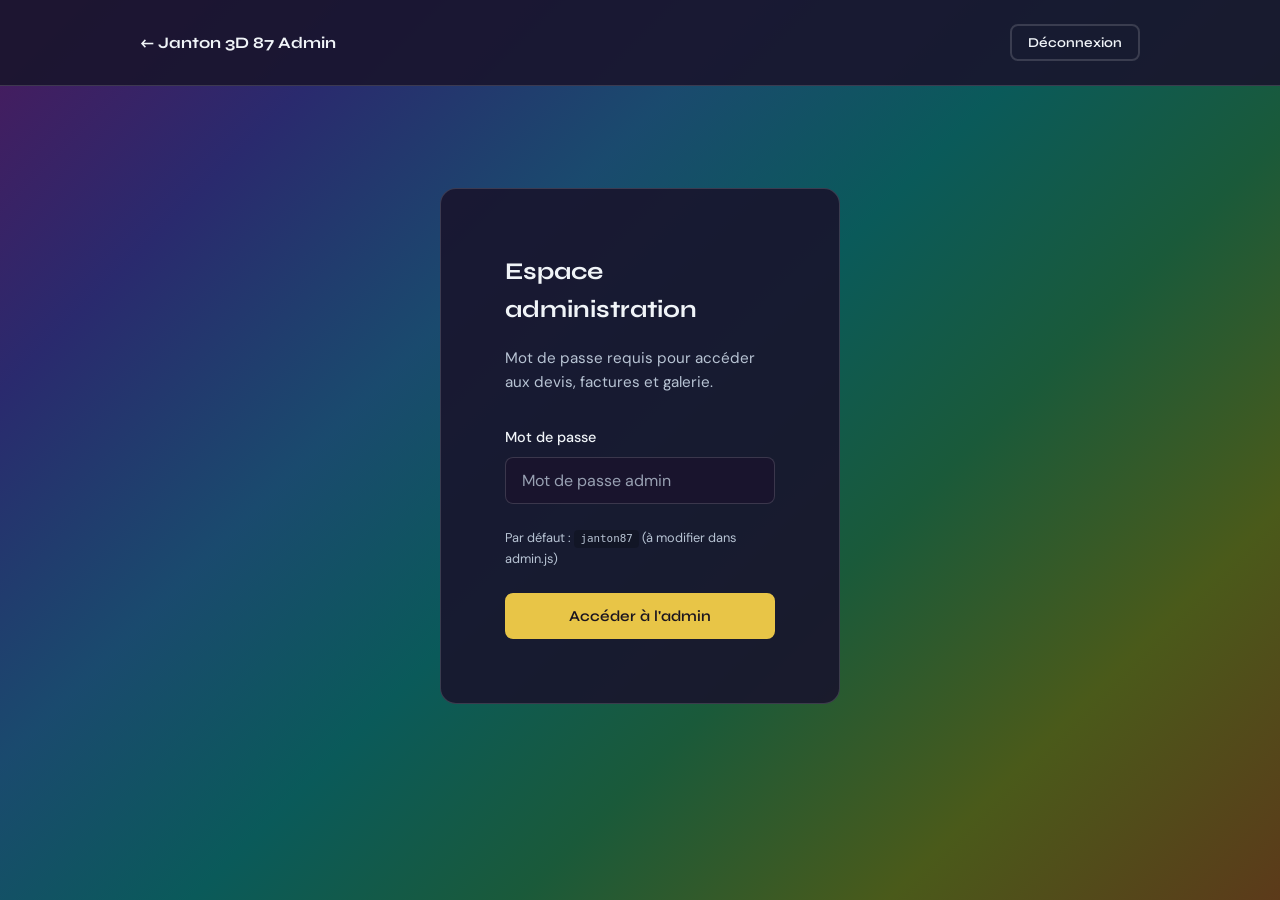
==== admin.html @ 1e406c1e "Site Janton 3D 87 - pages, admin, paiement, avis Made-with: Cursor" ====
<!DOCTYPE html>
<html lang="fr">
<head>
  <meta charset="UTF-8">
  <meta name="viewport" content="width=device-width, initial-scale=1.0">
  <title>Administration — Janton 3D 87</title>
  <link rel="icon" type="image/png" href="assets/logo.png">
  <link rel="preconnect" href="https://fonts.googleapis.com">
  <link rel="preconnect" href="https://fonts.gstatic.com" crossorigin>
  <link href="https://fonts.googleapis.com/css2?family=Syne:wght@400;600;700&family=DM+Sans:ital,opsz,wght@0,9..40,400;0,9..40,500;0,9..40,600;0,9..40,700;display=swap" rel="stylesheet">
  <link rel="stylesheet" href="styles.css">
  <link rel="stylesheet" href="admin.css">
</head>
<body class="admin-body">
  <header class="admin-header">
    <div class="admin-header-inner">
      <a href="index.html" class="admin-logo">← Janton 3D 87 Admin</a>
      <button type="button" class="btn btn-outline btn-sm" id="admin-logout">Déconnexion</button>
    </div>
  </header>

  <div id="admin-login-screen" class="admin-login">
    <div class="admin-login-box">
      <h1>Espace administration</h1>
      <p>Mot de passe requis pour accéder aux devis, factures et galerie.</p>
      <form id="login-form">
        <div class="form-group">
          <label for="admin-password">Mot de passe</label>
          <input type="password" id="admin-password" name="password" required placeholder="Mot de passe admin" autocomplete="current-password">
        </div>
        <p class="admin-login-hint">Par défaut : <code>janton87</code> (à modifier dans admin.js)</p>
        <button type="submit" class="btn btn-primary btn-full">Accéder à l'admin</button>
      </form>
    </div>
  </div>

  <main id="admin-main" class="admin-main" aria-hidden="true" hidden>
    <div class="admin-tabs">
      <button type="button" class="admin-tab is-active" data-tab="devis">Devis</button>
      <button type="button" class="admin-tab" data-tab="factures">Factures</button>
      <button type="button" class="admin-tab" data-tab="modeles">Modèles & tarifs</button>
      <button type="button" class="admin-tab" data-tab="galerie">Galerie photos</button>
      <button type="button" class="admin-tab" data-tab="avis">Avis clients</button>
    </div>

    <section id="panel-devis" class="admin-panel is-active">
      <h2>Demandes de devis</h2>
      <p class="admin-payment-notice">Les clients paient uniquement par <strong>carte bleue</strong>. Pensez à le rappeler lors de l’acceptation du devis.</p>
      <div id="devis-list" class="admin-list"></div>
    </section>

    <section id="panel-factures" class="admin-panel">
      <h2>Factures</h2>
      <p class="admin-payment-notice">Paiement par <strong>carte bleue uniquement</strong>. Ce site n’envoie pas les e-mails tout seul : après chaque facture, cliquez le bouton jaune <strong>« E-mail client »</strong> (ouvre votre messagerie) ou copiez le lien Stripe.</p>
      <p class="admin-facture-where"><strong>Où est le bouton ?</strong> Onglet <strong>Factures</strong> → créez une facture → sous chaque ligne vous avez le rectangle jaune <strong>E-mail client</strong> (il reste affiché même si la facture est marquée payée).</p>
      <div class="admin-email-preview" aria-hidden="true">
        <span class="admin-email-preview-label">Aperçu du bouton (même style sur chaque facture) :</span>
        <span class="btn btn-primary btn-sm admin-btn-email" style="display:inline-flex;padding:0.65rem 1.15rem;cursor:default;pointer-events:none;opacity:0.95;">E-mail client</span>
      </div>
      <div class="admin-actions admin-actions-top">
        <button type="button" class="btn btn-primary" id="btn-new-facture">Créer une facture (depuis un devis accepté)</button>
      </div>
      <div id="factures-list" class="admin-list"></div>
    </section>

    <section id="panel-modeles" class="admin-panel">
      <h2>Modèles & tarifs</h2>
      <p>Les modèles que vous ajoutez ici sont visibles par les clients. Ils peuvent en choisir un et demander un devis (avec votre prix affiché).</p>
      <form id="modeles-form" class="admin-form-modeles">
        <div class="form-group">
          <label for="mod-nom">Nom du modèle</label>
          <input type="text" id="mod-nom" name="name" required placeholder="Ex : Support smartphone">
        </div>
        <div class="form-group">
          <label for="mod-desc">Description</label>
          <textarea id="mod-desc" name="description" rows="2" placeholder="Courte description..."></textarea>
        </div>
        <div class="form-group">
          <label for="mod-prix">Prix (€)</label>
          <input type="number" id="mod-prix" name="price" min="0" step="0.01" placeholder="0.00">
        </div>
        <div class="form-group">
          <label for="mod-image-file">Photo (fichier)</label>
          <input type="file" id="mod-image-file" name="imageFile" accept="image/*">
        </div>
        <div class="form-group">
          <label for="mod-image">Ou URL de l’image</label>
          <input type="url" id="mod-image" name="imageUrl" placeholder="https://... (si pas de fichier)">
        </div>
        <button type="submit" class="btn btn-primary">Ajouter le modèle</button>
      </form>
      <div id="modeles-list" class="admin-list admin-modeles-grid"></div>
    </section>

    <section id="panel-galerie" class="admin-panel">
      <h2>Galerie des réalisations</h2>
      <p>Ajoutez des photos depuis votre ordinateur (ou une URL) pour que les <strong>clients</strong> les voient sur la page d’accueil.</p>
      <form id="galerie-form" class="admin-form-galerie">
        <div class="form-group">
          <label for="gal-file">Photo (fichier)</label>
          <input type="file" id="gal-file" name="file" accept="image/*" placeholder="Choisir une image">
        </div>
        <div class="form-group form-group-optional">
          <label for="gal-src">Ou URL de l’image</label>
          <input type="url" id="gal-src" name="src" placeholder="https://... (si pas de fichier)">
        </div>
        <div class="form-group">
          <label for="gal-title">Titre <span aria-hidden="true">*</span></label>
          <input type="text" id="gal-title" name="title" required placeholder="Ex : Pièce sur mesure">
        </div>
        <button type="submit" class="btn btn-primary">Ajouter la photo</button>
      </form>
      <p class="admin-form-hint">Utilisez un fichier image (JPG, PNG…) ou une URL. Les photos envoyées depuis votre ordinateur sont enregistrées localement.</p>
      <div id="galerie-list" class="admin-gallery-list"></div>
    </section>

    <section id="panel-avis" class="admin-panel">
      <h2>Avis clients</h2>
      <p class="admin-payment-notice">Les avis <strong>publiés</strong> sont visibles sur la page d’accueil (section Avis). Les <strong>demandes</strong> du formulaire arrivent par e-mail et sont aussi listées ci-dessous si le navigateur a enregistré les données localement.</p>
      <h3 class="admin-subheading">En attente de publication</h3>
      <div id="avis-pending-list" class="admin-list"></div>
      <h3 class="admin-subheading">Ajouter un avis (publication directe)</h3>
      <form id="avis-form" class="admin-form-modeles">
        <div class="form-group">
          <label for="avis-nom">Nom affiché</label>
          <input type="text" id="avis-nom" required placeholder="Ex. Jean P.">
        </div>
        <div class="form-group">
          <label for="avis-note">Note</label>
          <select id="avis-note" required>
            <option value="5">5 étoiles</option>
            <option value="4">4 étoiles</option>
            <option value="3">3 étoiles</option>
            <option value="2">2 étoiles</option>
            <option value="1">1 étoile</option>
          </select>
        </div>
        <div class="form-group">
          <label for="avis-texte">Texte de l’avis</label>
          <textarea id="avis-texte" rows="3" required placeholder="Le commentaire visible sur le site…"></textarea>
        </div>
        <button type="submit" class="btn btn-primary">Publier sur le site</button>
      </form>
      <h3 class="admin-subheading">Avis publiés</h3>
      <div id="avis-published-list" class="admin-list"></div>
    </section>
  </main>

  <!-- Modal créer facture -->
  <div id="modal-facture" class="admin-modal" aria-hidden="true" role="dialog" aria-labelledby="modal-facture-title">
    <div class="admin-modal-content">
      <h3 id="modal-facture-title">Créer une facture</h3>
      <form id="facture-form">
        <input type="hidden" id="facture-devis-id" name="devisId">
        <div class="form-group">
          <label for="facture-client">Client</label>
          <input type="text" id="facture-client" name="client" required readonly>
        </div>
        <div class="form-group">
          <label for="facture-email">Email</label>
          <input type="email" id="facture-email" name="email" required readonly>
        </div>
        <div class="form-group">
          <label for="facture-montant">Montant (€)</label>
          <input type="number" id="facture-montant" name="montant" required min="0" step="0.01" placeholder="0.00">
        </div>
        <div class="form-group">
          <label for="facture-payment-link">Lien de paiement Stripe (carte bleue)</label>
          <input type="url" id="facture-payment-link" name="paymentLink" placeholder="https://buy.stripe.com/... (créer dans Stripe → Liens de paiement)">
        </div>
        <p class="form-cb-note">Créez un lien dans <a href="https://dashboard.stripe.com/payment-links" target="_blank" rel="noopener">Stripe → Liens de paiement</a>, collez-le ici, puis envoyez-le au client pour qu’il paie en CB.</p>
        <div class="admin-modal-actions">
          <button type="button" class="btn btn-outline" id="modal-facture-cancel">Annuler</button>
          <button type="submit" class="btn btn-primary">Créer la facture</button>
        </div>
      </form>
    </div>
  </div>

  <script src="admin.js?v=3"></script>
</body>
</html>
---- styles.css ----
/* ============================================
   Janton 3D 87 - Styles
   Design géométrique, pro, cohérent avec le logo
   ============================================ */

:root {
  --color-bg: rgba(0, 0, 0, 0.2);
  --color-bg-soft: rgba(0, 0, 0, 0.15);
  --color-surface: rgba(25, 20, 45, 0.9);
  --color-surface-solid: #19142d;
  --color-on-accent: #1a1520;
  --color-text: #f0f4f8;
  --color-text-muted: #b8c4d4;
  --color-accent: #e8c547;
  --color-border: rgba(255, 255, 255, 0.15);
  --rainbow-gradient: linear-gradient(135deg,
    #4a1a5c 0%,
    #2a2a6e 18%,
    #1a4a6e 35%,
    #0a5a5a 50%,
    #1a5a3a 65%,
    #4a5a1a 82%,
    #5c3a1a 100%
  );
  --font-display: "Syne", sans-serif;
  --font-body: "DM Sans", system-ui, sans-serif;
  --space-xs: 0.5rem;
  --space-sm: 1rem;
  --space-md: 1.5rem;
  --space-lg: 2rem;
  --space-xl: 3rem;
  --space-2xl: 4rem;
  --space-3xl: 6rem;
  --radius: 8px;
  --radius-lg: 16px;
  --header-h: 72px;
  --transition: 0.25s ease;
}

*, *::before, *::after {
  box-sizing: border-box;
}

html {
  scroll-behavior: smooth;
}

body {
  margin: 0;
  font-family: var(--font-body);
  font-size: 1rem;
  line-height: 1.6;
  color: var(--color-text);
  background: var(--rainbow-gradient);
  background-attachment: fixed;
  min-height: 100vh;
  -webkit-font-smoothing: antialiased;
}

img {
  max-width: 100%;
  height: auto;
  display: block;
}

a {
  color: inherit;
  text-decoration: none;
}

ul {
  list-style: none;
  margin: 0;
  padding: 0;
}

/* Skip link */
.skip-link {
  position: absolute;
  top: -100px;
  left: var(--space-md);
  padding: var(--space-sm) var(--space-md);
  background: var(--color-accent);
  color: var(--color-on-accent);
  font-weight: 600;
  z-index: 1000;
  border-radius: var(--radius);
  transition: top var(--transition);
}
.skip-link:focus {
  top: var(--space-md);
}

/* Container */
.container {
  width: 100%;
  max-width: 1200px;
  margin: 0 auto;
  padding: 0 var(--space-lg);
}

/* Buttons */
.btn {
  display: inline-flex;
  align-items: center;
  justify-content: center;
  padding: 0.75rem 1.5rem;
  font-family: var(--font-display);
  font-weight: 600;
  font-size: 0.95rem;
  border-radius: var(--radius);
  border: 2px solid transparent;
  cursor: pointer;
  transition: background var(--transition), color var(--transition), border-color var(--transition), transform 0.15s ease;
}
.btn:hover {
  transform: translateY(-1px);
}
.btn-primary {
  background: var(--color-accent);
  color: var(--color-on-accent);
  border-color: var(--color-accent);
}
.btn-primary:hover {
  background: #f0d04d;
  border-color: #f0d04d;
  color: var(--color-on-accent);
}
.btn-outline {
  background: transparent;
  color: var(--color-text);
  border-color: var(--color-border);
}
.btn-outline:hover {
  border-color: var(--color-accent);
  color: var(--color-accent);
}
.btn-full {
  width: 100%;
}
.btn-cta {
  padding: 0.6rem 1.25rem;
  font-size: 0.9rem;
}
.btn-success {
  background: #22c55e;
  border-color: #22c55e;
}
.btn-success:hover {
  background: #16a34a;
  border-color: #16a34a;
}

/* Header */
.header {
  position: fixed;
  top: 0;
  left: 0;
  right: 0;
  z-index: 100;
  height: var(--header-h);
  background: rgba(20, 15, 35, 0.85);
  backdrop-filter: blur(12px);
  border-bottom: 1px solid transparent;
  transition: background var(--transition), border-color var(--transition);
}
.header.is-scrolled {
  background: rgba(20, 15, 35, 0.95);
  border-bottom-color: var(--color-border);
}

.header-inner {
  display: flex;
  align-items: center;
  justify-content: space-between;
  height: 100%;
  max-width: 1200px;
  margin: 0 auto;
  padding: 0 var(--space-lg);
}

.logo {
  display: flex;
  align-items: center;
  gap: var(--space-sm);
}
.logo img {
  width: 40px;
  height: 40px;
  object-fit: contain;
}
.logo-text {
  font-family: var(--font-display);
  font-weight: 700;
  font-size: 1.25rem;
  color: var(--color-text);
}
.logo-text strong {
  color: var(--color-accent);
}

.nav-list {
  display: flex;
  align-items: center;
  gap: var(--space-xl);
}
.nav-list a {
  font-weight: 500;
  color: var(--color-text-muted);
  position: relative;
}
.nav-list a::after {
  content: "";
  position: absolute;
  bottom: -4px;
  left: 0;
  width: 0;
  height: 2px;
  background: var(--color-accent);
  transition: width var(--transition);
}
.nav-list a:hover,
.nav-list a:focus-visible {
  color: var(--color-text);
}
.nav-list a:hover::after {
  width: 100%;
}

/* Menu déroulant Espace pro */
.nav-dropdown {
  position: relative;
}
.nav-dropdown-btn {
  font-family: var(--font-body);
  font-weight: 500;
  font-size: 1rem;
  color: var(--color-text-muted);
  background: none;
  border: none;
  cursor: pointer;
  padding: 0;
  display: inline-flex;
  align-items: center;
  gap: 0.25rem;
}
.nav-dropdown-btn:hover {
  color: var(--color-text);
}
.nav-dropdown-menu {
  position: absolute;
  top: 100%;
  right: 0;
  margin-top: 0.5rem;
  min-width: 220px;
  background: var(--color-surface);
  border: 1px solid var(--color-border);
  border-radius: var(--radius);
  padding: var(--space-xs);
  opacity: 0;
  visibility: hidden;
  transform: translateY(-4px);
  transition: opacity var(--transition), visibility var(--transition), transform var(--transition);
  box-shadow: 0 8px 24px rgba(0,0,0,0.4);
}
.nav-dropdown-menu.is-open {
  opacity: 1;
  visibility: visible;
  transform: translateY(0);
}
.nav-dropdown-menu a {
  display: block;
  padding: 0.6rem 0.75rem;
  font-size: 0.9rem;
  color: var(--color-text);
  border-radius: 4px;
}
.nav-dropdown-menu a:hover {
  background: rgba(232, 197, 71, 0.15);
  color: var(--color-accent);
}

.burger {
  display: none;
  flex-direction: column;
  justify-content: center;
  gap: 6px;
  width: 32px;
  height: 32px;
  padding: 0;
  background: none;
  border: none;
  cursor: pointer;
  color: var(--color-text);
  aria-label: "Menu";
}
.burger span {
  display: block;
  width: 100%;
  height: 2px;
  background: currentColor;
  border-radius: 2px;
  transition: transform var(--transition), opacity var(--transition);
}
.burger[aria-expanded="true"] span:nth-child(1) {
  transform: translateY(8px) rotate(45deg);
}
.burger[aria-expanded="true"] span:nth-child(2) {
  opacity: 0;
}
.burger[aria-expanded="true"] span:nth-child(3) {
  transform: translateY(-8px) rotate(-45deg);
}

.nav-mobile {
  display: none;
  position: fixed;
  top: var(--header-h);
  left: 0;
  right: 0;
  bottom: 0;
  background: var(--color-surface-solid);
  padding: var(--space-xl);
  flex-direction: column;
  align-items: center;
  justify-content: center;
  gap: var(--space-xl);
  opacity: 0;
  visibility: hidden;
  transition: opacity var(--transition), visibility var(--transition);
}
.nav-mobile.is-open {
  opacity: 1;
  visibility: visible;
}
.nav-mobile-list {
  text-align: center;
}
.nav-mobile-list a {
  display: block;
  padding: var(--space-sm);
  font-family: var(--font-display);
  font-size: 1.25rem;
  font-weight: 600;
  color: var(--color-text);
}

/* Hero */
.hero {
  position: relative;
  min-height: 100vh;
  display: flex;
  align-items: center;
  padding: calc(var(--header-h) + var(--space-2xl)) var(--space-lg) var(--space-2xl);
  overflow: hidden;
}

.hero-bg {
  position: absolute;
  inset: 0;
  pointer-events: none;
}
.hero-shape {
  position: absolute;
  border: 1px solid var(--color-border);
  opacity: 0.4;
}
.hero-shape-1 {
  width: 60vmin;
  height: 60vmin;
  top: 10%;
  right: -10%;
  transform: rotate(15deg);
  border-radius: 30% 70% 60% 40% / 40% 30% 70% 60%;
  animation: float 20s ease-in-out infinite;
}
.hero-shape-2 {
  width: 40vmin;
  height: 40vmin;
  bottom: 20%;
  left: -5%;
  transform: rotate(-10deg);
  border-radius: 60% 40% 30% 70% / 60% 30% 70% 40%;
  animation: float 15s ease-in-out infinite reverse;
}
.hero-shape-3 {
  width: 25vmin;
  height: 25vmin;
  top: 50%;
  left: 50%;
  transform: translate(-50%, -50%) rotate(0deg);
  border-radius: 50%;
  animation: pulse 8s ease-in-out infinite;
}

@keyframes float {
  0%, 100% { transform: rotate(15deg) translate(0, 0); }
  50% { transform: rotate(20deg) translate(2%, 2%); }
}
@keyframes pulse {
  0%, 100% { opacity: 0.2; transform: translate(-50%, -50%) scale(1); }
  50% { opacity: 0.4; transform: translate(-50%, -50%) scale(1.05); }
}

.hero-inner {
  display: grid;
  grid-template-columns: 1fr 1fr;
  gap: var(--space-3xl);
  align-items: center;
  position: relative;
  z-index: 1;
}

.hero-badge {
  display: inline-block;
  padding: var(--space-xs) var(--space-sm);
  font-size: 0.85rem;
  font-weight: 500;
  color: var(--color-accent);
  background: rgba(232, 197, 71, 0.12);
  border-radius: 100px;
  margin-bottom: var(--space-md);
}

.hero h1 {
  font-family: var(--font-display);
  font-weight: 800;
  font-size: clamp(2.5rem, 5vw, 3.75rem);
  line-height: 1.15;
  margin: 0 0 var(--space-md);
  letter-spacing: -0.02em;
}
.hero h1 strong {
  color: var(--color-accent);
}

.hero-desc {
  font-size: 1.125rem;
  color: var(--color-text-muted);
  max-width: 480px;
  margin: 0 0 var(--space-xl);
}

.hero-actions {
  display: flex;
  flex-wrap: wrap;
  gap: var(--space-md);
}

.hero-visual {
  display: flex;
  justify-content: center;
  align-items: center;
}
.hero-logo-wrap {
  width: min(280px, 80%);
  aspect-ratio: 1;
  display: flex;
  align-items: center;
  justify-content: center;
  background: var(--color-surface);
  border: 1px solid var(--color-border);
  border-radius: var(--radius-lg);
  padding: var(--space-lg);
  animation: logoFloat 6s ease-in-out infinite;
}
.hero-logo-wrap img {
  width: 100%;
  height: 100%;
  object-fit: contain;
}

@keyframes logoFloat {
  0%, 100% { transform: translateY(0); }
  50% { transform: translateY(-8px); }
}

.hero-scroll {
  position: absolute;
  bottom: var(--space-lg);
  left: 50%;
  transform: translateX(-50%);
  display: flex;
  flex-direction: column;
  align-items: center;
  gap: var(--space-xs);
  font-size: 0.75rem;
  color: var(--color-text-muted);
  text-transform: uppercase;
  letter-spacing: 0.1em;
}
.scroll-line {
  width: 1px;
  height: 40px;
  background: linear-gradient(to bottom, var(--color-border), transparent);
  animation: scrollLine 2s ease-in-out infinite;
}
@keyframes scrollLine {
  0%, 100% { opacity: 0.3; transform: scaleY(0.5); }
  50% { opacity: 1; transform: scaleY(1); }
}

/* Sections */
.section {
  padding: var(--space-3xl) 0;
}
.section-head {
  margin-bottom: var(--space-2xl);
}
.section-label {
  display: block;
  font-size: 0.85rem;
  font-weight: 600;
  text-transform: uppercase;
  letter-spacing: 0.15em;
  color: var(--color-accent);
  margin-bottom: var(--space-sm);
}
.section-title {
  font-family: var(--font-display);
  font-weight: 700;
  font-size: clamp(2rem, 4vw, 2.75rem);
  margin: 0;
  letter-spacing: -0.02em;
}
.section-title strong {
  color: var(--color-accent);
}

/* Services */
.services {
  background: var(--color-bg-soft);
}
.services-grid {
  display: grid;
  grid-template-columns: repeat(auto-fit, minmax(260px, 1fr));
  gap: var(--space-lg);
}
.service-card {
  background: var(--color-surface);
  border: 1px solid var(--color-border);
  border-radius: var(--radius-lg);
  padding: var(--space-xl);
  transition: border-color var(--transition), transform var(--transition);
}
.service-card:hover {
  border-color: var(--color-accent);
  transform: translateY(-4px);
}
.service-icon {
  width: 48px;
  height: 48px;
  color: var(--color-accent);
  margin-bottom: var(--space-md);
}
.service-icon svg {
  width: 100%;
  height: 100%;
}
.service-card h3 {
  font-family: var(--font-display);
  font-weight: 700;
  font-size: 1.25rem;
  margin: 0 0 var(--space-sm);
}
.service-card p {
  margin: 0;
  font-size: 0.95rem;
  color: var(--color-text-muted);
  line-height: 1.6;
}

/* About */
.about {
  background: var(--color-bg);
}
.about-inner {
  display: grid;
  grid-template-columns: 1fr 1fr;
  gap: var(--space-3xl);
  align-items: center;
}
.about-lead {
  font-size: 1.125rem;
  color: var(--color-text-muted);
  margin: 0 0 var(--space-lg);
}
.about-features {
  margin: 0 0 var(--space-xl);
}
.about-features li {
  position: relative;
  padding-left: 1.5rem;
  margin-bottom: var(--space-sm);
  color: var(--color-text-muted);
}
.about-features li::before {
  content: "";
  position: absolute;
  left: 0;
  top: 0.6em;
  width: 6px;
  height: 6px;
  background: var(--color-accent);
  border-radius: 50%;
}
.about-frame {
  background: var(--color-surface);
  border: 1px solid var(--color-border);
  border-radius: var(--radius-lg);
  padding: var(--space-xl);
  display: flex;
  align-items: center;
  justify-content: center;
  aspect-ratio: 1;
  max-width: 320px;
  margin: 0 auto;
}
.about-frame img {
  width: 100%;
  height: 100%;
  object-fit: contain;
}

/* Realisations & Galerie */
.realisations {
  background: var(--color-bg-soft);
}
.gallery {
  display: grid;
  grid-template-columns: repeat(auto-fill, minmax(260px, 1fr));
  gap: var(--space-lg);
  margin-bottom: var(--space-xl);
}
.gallery-item {
  border-radius: var(--radius-lg);
  overflow: hidden;
  background: var(--color-surface);
  border: 1px solid var(--color-border);
  transition: border-color var(--transition), transform var(--transition);
}
.gallery-item:hover {
  border-color: var(--color-accent);
  transform: translateY(-4px);
}
.gallery-thumb {
  width: 100%;
  padding: 0;
  border: none;
  background: none;
  cursor: pointer;
  text-align: left;
  display: block;
  color: inherit;
  font: inherit;
}
.gallery-thumb img {
  width: 100%;
  aspect-ratio: 4/3;
  object-fit: cover;
  display: block;
}
.gallery-title {
  display: block;
  padding: var(--space-sm) var(--space-md);
  font-family: var(--font-display);
  font-weight: 600;
  font-size: 0.95rem;
}
.gallery-empty {
  grid-column: 1 / -1;
  text-align: center;
  color: var(--color-text-muted);
  padding: var(--space-2xl);
}

/* Lightbox */
.lightbox {
  position: fixed;
  inset: 0;
  z-index: 200;
  background: rgba(25, 20, 45, 0.95);
  display: flex;
  align-items: center;
  justify-content: center;
  padding: var(--space-lg);
  opacity: 0;
  visibility: hidden;
  transition: opacity var(--transition), visibility var(--transition);
}
.lightbox.is-open {
  opacity: 1;
  visibility: visible;
}
.lightbox-content {
  position: relative;
  max-width: 90vw;
  max-height: 90vh;
}
.lightbox-content img {
  max-width: 100%;
  max-height: 85vh;
  object-fit: contain;
}
.lightbox-caption {
  text-align: center;
  color: var(--color-text-muted);
  margin-top: var(--space-sm);
  font-size: 0.95rem;
}
.lightbox-close {
  position: absolute;
  top: -2.5rem;
  right: 0;
  width: 40px;
  height: 40px;
  font-size: 2rem;
  line-height: 1;
  color: var(--color-text);
  background: none;
  border: none;
  cursor: pointer;
  padding: 0;
  opacity: 0.8;
}
.lightbox-close:hover {
  opacity: 1;
}

.gallery-intro {
  color: var(--color-text-muted);
  margin: 0 0 var(--space-lg);
  max-width: 560px;
}
.realisations-cta {
  text-align: center;
  color: var(--color-text-muted);
}
.realisations-cta a {
  color: var(--color-accent);
  font-weight: 600;
}
.realisations-cta a:hover {
  text-decoration: underline;
}

/* Modèles & tarifs */
.modeles {
  background: var(--color-bg);
}
.modeles-intro {
  color: var(--color-text-muted);
  margin: 0 0 var(--space-xl);
}
.models-grid {
  display: grid;
  grid-template-columns: repeat(auto-fill, minmax(280px, 1fr));
  gap: var(--space-lg);
}
.model-card {
  background: var(--color-surface);
  border: 1px solid var(--color-border);
  border-radius: var(--radius-lg);
  overflow: hidden;
  transition: border-color var(--transition), transform var(--transition);
  display: flex;
  flex-direction: column;
}
.model-card:hover {
  border-color: var(--color-accent);
  transform: translateY(-4px);
}
.model-card-image {
  width: 100%;
  aspect-ratio: 4/3;
  object-fit: cover;
  background: var(--color-surface-solid);
}
.model-card-body {
  padding: var(--space-md);
  flex: 1;
  display: flex;
  flex-direction: column;
}
.model-card h3 {
  font-family: var(--font-display);
  font-weight: 700;
  font-size: 1.125rem;
  margin: 0 0 var(--space-xs);
}
.model-card-price {
  font-size: 1.25rem;
  font-weight: 700;
  color: var(--color-accent);
  margin: 0 0 var(--space-sm);
}
.model-card p {
  font-size: 0.9rem;
  color: var(--color-text-muted);
  margin: 0 0 var(--space-md);
  flex: 1;
}
.model-card .btn {
  margin-top: auto;
}
.model-card-no-img {
  display: flex;
  align-items: center;
  justify-content: center;
  color: var(--color-text-muted);
  font-size: 0.9rem;
}
.models-empty {
  grid-column: 1 / -1;
  text-align: center;
  color: var(--color-text-muted);
  padding: var(--space-2xl);
}

/* Avis clients */
.reviews {
  background: var(--color-bg-soft);
}
.reviews-intro {
  color: var(--color-text-muted);
  margin: 0 0 var(--space-xl);
  max-width: 640px;
}
.reviews-grid {
  display: grid;
  grid-template-columns: repeat(auto-fill, minmax(280px, 1fr));
  gap: var(--space-lg);
  margin-bottom: var(--space-2xl);
}
.review-card {
  background: var(--color-surface);
  border: 1px solid var(--color-border);
  border-radius: var(--radius-lg);
  padding: var(--space-lg);
  display: flex;
  flex-direction: column;
  transition: border-color var(--transition), transform var(--transition);
}
.review-card:hover {
  border-color: var(--color-accent);
  transform: translateY(-2px);
}
.review-stars {
  color: var(--color-accent);
  font-size: 1.1rem;
  letter-spacing: 0.05em;
  margin-bottom: var(--space-sm);
}
.review-card blockquote {
  margin: 0 0 var(--space-md);
  font-size: 0.95rem;
  color: var(--color-text-muted);
  line-height: 1.65;
  flex: 1;
  font-style: italic;
}
.review-author {
  font-family: var(--font-display);
  font-weight: 600;
  font-size: 0.95rem;
  color: var(--color-text);
  margin: 0;
}
.review-date {
  font-size: 0.8rem;
  color: var(--color-text-muted);
  margin: var(--space-xs) 0 0;
}
.reviews-empty {
  grid-column: 1 / -1;
  text-align: center;
  color: var(--color-text-muted);
  padding: var(--space-xl);
}
.reviews-form-wrap {
  max-width: 560px;
  margin: 0 auto;
  background: var(--color-surface);
  border: 1px solid var(--color-border);
  border-radius: var(--radius-lg);
  padding: var(--space-xl);
}
.reviews-form-title {
  font-family: var(--font-display);
  font-size: 1.35rem;
  margin: 0 0 var(--space-sm);
}
.reviews-form-hint {
  font-size: 0.9rem;
  color: var(--color-text-muted);
  margin: 0 0 var(--space-lg);
}
.reviews-form .form-group {
  margin-bottom: var(--space-md);
}
.reviews-form .form-group label {
  display: block;
  font-weight: 500;
  font-size: 0.9rem;
  margin-bottom: var(--space-xs);
}
.reviews-form .form-group input,
.reviews-form .form-group select,
.reviews-form .form-group textarea {
  width: 100%;
  padding: 0.75rem 1rem;
  font-family: var(--font-body);
  font-size: 1rem;
  color: var(--color-text);
  background: var(--color-surface-solid);
  border: 1px solid var(--color-border);
  border-radius: var(--radius);
}
.reviews-form .form-group textarea {
  resize: vertical;
  min-height: 100px;
}
.reviews-form .form-group input:focus,
.reviews-form .form-group select:focus,
.reviews-form .form-group textarea:focus {
  outline: none;
  border-color: var(--color-accent);
}

/* Notice modèle sélectionné (au-dessus du formulaire) */
.selected-model-notice {
  background: rgba(232, 197, 71, 0.15);
  border: 1px solid var(--color-accent);
  color: var(--color-accent);
  padding: var(--space-sm) var(--space-md);
  border-radius: var(--radius);
  margin-bottom: var(--space-md);
  font-size: 0.95rem;
}
.selected-model-notice button {
  background: none;
  border: none;
  color: inherit;
  text-decoration: underline;
  cursor: pointer;
  font-size: inherit;
  margin-left: var(--space-sm);
}

/* Contact */
.contact {
  background: var(--color-bg);
}
.contact-inner {
  display: grid;
  grid-template-columns: 1fr 1fr;
  gap: var(--space-3xl);
  align-items: start;
}
.contact-info p {
  color: var(--color-text-muted);
  margin: 0 0 var(--space-xl);
  max-width: 400px;
}
.contact-payment-note {
  color: var(--color-accent) !important;
  font-size: 0.95rem;
  margin-bottom: var(--space-md) !important;
}
.form-cb-note {
  font-size: 0.85rem;
  color: var(--color-text-muted);
  margin: 0 0 var(--space-md);
}
.form-payer-link {
  margin: 0 0 var(--space-md);
}
.form-payer-link .btn {
  font-size: 0.9rem;
}
.contact-details {
  margin: 0 0 var(--space-xl);
}
.contact-details li {
  margin-bottom: var(--space-md);
}
.contact-label {
  display: block;
  font-size: 0.8rem;
  font-weight: 600;
  text-transform: uppercase;
  letter-spacing: 0.05em;
  color: var(--color-text-muted);
  margin-bottom: 2px;
}
.contact-details a {
  color: var(--color-accent);
}
.contact-details a:hover {
  text-decoration: underline;
}

.contact-form {
  background: var(--color-surface);
  border: 1px solid var(--color-border);
  border-radius: var(--radius-lg);
  padding: var(--space-xl);
}
.form-group {
  margin-bottom: var(--space-md);
}
.form-group label {
  display: block;
  font-weight: 500;
  font-size: 0.9rem;
  margin-bottom: var(--space-xs);
  color: var(--color-text);
}
.form-group input,
.form-group textarea {
  width: 100%;
  padding: 0.75rem 1rem;
  font-family: var(--font-body);
  font-size: 1rem;
  color: var(--color-text);
  background: var(--color-surface-solid);
  border: 1px solid var(--color-border);
  border-radius: var(--radius);
  transition: border-color var(--transition);
}
.form-group input::placeholder,
.form-group textarea::placeholder {
  color: var(--color-text-muted);
  opacity: 0.8;
}
.form-group input:focus,
.form-group textarea:focus {
  outline: none;
  border-color: var(--color-accent);
}
.form-group textarea {
  resize: vertical;
  min-height: 120px;
}

/* Footer */
.footer {
  background: var(--color-bg-soft);
  border-top: 1px solid var(--color-border);
  padding: var(--space-2xl) 0 var(--space-lg);
}
.footer-inner {
  display: grid;
  grid-template-columns: auto 1fr auto;
  gap: var(--space-xl);
  align-items: center;
  flex-wrap: wrap;
}
.footer-brand {
  display: flex;
  align-items: center;
  gap: var(--space-sm);
  font-family: var(--font-display);
  font-weight: 700;
  font-size: 1.125rem;
}
.footer-brand img {
  width: 48px;
  height: 48px;
  object-fit: contain;
}
.footer-brand strong {
  color: var(--color-accent);
}
.footer-nav ul {
  display: flex;
  flex-wrap: wrap;
  gap: var(--space-md);
  justify-content: center;
}
.footer-nav a {
  color: var(--color-text-muted);
  font-size: 0.9rem;
}
.footer-nav a:hover {
  color: var(--color-accent);
}
.footer-copy {
  font-size: 0.85rem;
  color: var(--color-text-muted);
  margin: 0;
}

/* Responsive */
@media (max-width: 1024px) {
  .hero-inner {
    grid-template-columns: 1fr;
    text-align: center;
  }
  .hero-desc {
    margin-left: auto;
    margin-right: auto;
  }
  .hero-actions {
    justify-content: center;
  }
  .about-inner,
  .contact-inner {
    grid-template-columns: 1fr;
  }
  .about-content {
    order: 1;
  }
  .about-visual {
    order: 0;
  }
}

@media (max-width: 768px) {
  .nav,
  .btn-cta {
    display: none;
  }
  .burger {
    display: flex;
  }
  .nav-mobile {
    display: flex;
  }
  .hero {
    min-height: auto;
    padding-top: calc(var(--header-h) + var(--space-xl));
  }
  .hero-scroll {
    display: none;
  }
  .footer-inner {
    grid-template-columns: 1fr;
    text-align: center;
  }
  .footer-nav ul {
    justify-content: center;
  }
}

@media (max-width: 480px) {
  .header-inner {
    padding: 0 var(--space-md);
  }
  .container {
    padding: 0 var(--space-md);
  }
  .hero-actions {
    flex-direction: column;
  }
  .hero-actions .btn {
    width: 100%;
  }
}
---- admin.css ----
/* Administration Janton 3D 87 */

.admin-body {
  padding-top: 0;
}

.admin-header {
  background: var(--color-surface);
  border-bottom: 1px solid var(--color-border);
  padding: var(--space-md) var(--space-lg);
}

.admin-header-inner {
  max-width: 1000px;
  margin: 0 auto;
  display: flex;
  align-items: center;
  justify-content: space-between;
}

.admin-logo {
  font-family: var(--font-display);
  font-weight: 700;
  color: var(--color-text);
}
.admin-logo:hover {
  color: var(--color-accent);
}

.btn-sm {
  padding: 0.5rem 1rem;
  font-size: 0.85rem;
}

/* Login */
.admin-login {
  min-height: 80vh;
  display: flex;
  align-items: center;
  justify-content: center;
  padding: var(--space-xl);
}

.admin-login-box {
  width: 100%;
  max-width: 400px;
  background: var(--color-surface);
  border: 1px solid var(--color-border);
  border-radius: var(--radius-lg);
  padding: var(--space-2xl);
}

.admin-login-box h1 {
  font-family: var(--font-display);
  font-size: 1.5rem;
  margin: 0 0 var(--space-sm);
}

.admin-login-box p {
  color: var(--color-text-muted);
  font-size: 0.95rem;
  margin: 0 0 var(--space-lg);
}

.admin-login-hint {
  font-size: 0.8rem !important;
  margin-bottom: var(--space-md) !important;
}

.admin-login-hint code {
  background: var(--color-bg);
  padding: 0.15rem 0.4rem;
  border-radius: 4px;
  font-size: 0.85em;
}

/* Main */
.admin-main {
  max-width: 1000px;
  margin: 0 auto;
  padding: var(--space-xl) var(--space-lg);
}

.admin-tabs {
  display: flex;
  gap: var(--space-xs);
  margin-bottom: var(--space-xl);
  border-bottom: 1px solid var(--color-border);
  padding-bottom: 0;
}

.admin-tab {
  padding: var(--space-sm) var(--space-md);
  font-family: var(--font-display);
  font-weight: 600;
  font-size: 0.95rem;
  color: var(--color-text-muted);
  background: none;
  border: none;
  border-bottom: 3px solid transparent;
  margin-bottom: -1px;
  cursor: pointer;
  transition: color var(--transition), border-color var(--transition);
}

.admin-tab:hover {
  color: var(--color-text);
}

.admin-tab.is-active {
  color: var(--color-accent);
  border-bottom-color: var(--color-accent);
}

.admin-panel {
  display: none;
}

.admin-panel.is-active {
  display: block;
}

.admin-panel h2 {
  font-family: var(--font-display);
  font-size: 1.5rem;
  margin: 0 0 var(--space-md);
}

.admin-subheading {
  font-family: var(--font-display);
  font-size: 1.1rem;
  margin: var(--space-xl) 0 var(--space-md);
  color: var(--color-text);
}

.admin-payment-notice {
  background: rgba(232, 197, 71, 0.12);
  color: var(--color-accent);
  padding: var(--space-sm) var(--space-md);
  border-radius: var(--radius);
  margin-bottom: var(--space-lg);
  font-size: 0.9rem;
}

.admin-facture-where {
  background: rgba(59, 130, 246, 0.15);
  border: 1px solid rgba(59, 130, 246, 0.45);
  color: var(--color-text);
  padding: var(--space-md);
  border-radius: var(--radius);
  margin: 0 0 var(--space-lg);
  font-size: 0.95rem;
  line-height: 1.5;
}

.admin-actions-top {
  margin-bottom: var(--space-xl);
}

.admin-email-preview {
  display: flex;
  flex-wrap: wrap;
  align-items: center;
  gap: var(--space-sm);
  margin-bottom: var(--space-lg);
  padding: var(--space-md);
  background: rgba(255, 255, 255, 0.06);
  border: 1px dashed var(--color-border);
  border-radius: var(--radius);
}

.admin-email-preview-label {
  font-size: 0.9rem;
  color: var(--color-text-muted);
}

.admin-list {
  display: flex;
  flex-direction: column;
  gap: var(--space-md);
}

.admin-card {
  background: var(--color-surface);
  border: 1px solid var(--color-border);
  border-radius: var(--radius-lg);
  padding: var(--space-lg);
}

.admin-card-header {
  display: flex;
  flex-wrap: wrap;
  align-items: flex-start;
  justify-content: space-between;
  gap: var(--space-md);
  margin-bottom: var(--space-sm);
}

.admin-card-title {
  font-weight: 600;
  margin: 0;
  font-size: 1rem;
}

.admin-card-meta {
  font-size: 0.85rem;
  color: var(--color-text-muted);
  margin: 0 0 var(--space-sm);
}

.admin-card-actions {
  display: flex;
  flex-wrap: wrap;
  gap: var(--space-sm);
  margin-top: var(--space-md);
}

/* Lien / bouton e-mail facture : très visible */
.admin-btn-email {
  display: inline-flex !important;
  align-items: center;
  justify-content: center;
  text-decoration: none !important;
  font-weight: 700 !important;
  box-shadow: 0 2px 12px rgba(232, 197, 71, 0.35);
  border: 2px solid rgba(232, 197, 71, 0.9);
}

.admin-card-actions .btn-primary {
  font-weight: 600;
  min-width: min(100%, 220px);
}

.admin-badge {
  display: inline-block;
  padding: 0.2rem 0.5rem;
  font-size: 0.75rem;
  font-weight: 600;
  text-transform: uppercase;
  border-radius: 4px;
}

.admin-badge.en_attente {
  background: rgba(234, 179, 8, 0.2);
  color: #eab308;
}

.admin-badge.accepte {
  background: rgba(34, 197, 94, 0.2);
  color: #22c55e;
}

.admin-badge.refuse {
  background: rgba(239, 68, 68, 0.2);
  color: #ef4444;
}

.admin-badge.envoyee {
  background: rgba(59, 130, 246, 0.2);
  color: #3b82f6;
}

.admin-badge.payee {
  background: rgba(34, 197, 94, 0.2);
  color: #22c55e;
}

.btn-danger {
  background: #dc2626;
  border-color: #dc2626;
  color: #fff;
}

.btn-danger:hover {
  background: #b91c1c;
  border-color: #b91c1c;
  color: #fff;
}

.btn-success-sm {
  padding: 0.4rem 0.75rem;
  font-size: 0.85rem;
  background: #22c55e;
  border-color: #22c55e;
  color: #fff;
}

.btn-success-sm:hover {
  background: #16a34a;
  border-color: #16a34a;
  color: #fff;
}

.admin-actions {
  margin-top: var(--space-xl);
}

.admin-form-inline {
  display: grid;
  grid-template-columns: 1fr 1fr auto;
  gap: var(--space-md);
  align-items: end;
  margin-bottom: var(--space-xl);
}

.admin-form-galerie {
  display: grid;
  grid-template-columns: 1fr 1fr 1fr auto;
  gap: var(--space-md);
  align-items: end;
  margin-bottom: var(--space-xs);
}
.admin-form-galerie .form-group { margin-bottom: 0; }
.admin-form-hint {
  font-size: 0.85rem;
  color: var(--color-text-muted);
  margin: 0 0 var(--space-lg);
}
@media (max-width: 768px) {
  .admin-form-galerie {
    grid-template-columns: 1fr;
  }
}

@media (max-width: 640px) {
  .admin-form-inline {
    grid-template-columns: 1fr;
  }
}

.admin-form-modeles {
  display: grid;
  grid-template-columns: 1fr 1fr 100px 1fr auto;
  gap: var(--space-md);
  align-items: end;
  margin-bottom: var(--space-xl);
}
.admin-form-modeles .form-group { margin-bottom: 0; }
.admin-form-modeles textarea { resize: vertical; min-height: 2.5em; }
@media (max-width: 900px) {
  .admin-form-modeles { grid-template-columns: 1fr 1fr auto; }
  .admin-form-modeles .form-group:nth-child(4) { grid-column: 1 / -1; }
}
@media (max-width: 640px) {
  .admin-form-modeles { grid-template-columns: 1fr; }
}
.admin-modeles-grid {
  display: grid;
  grid-template-columns: repeat(auto-fill, minmax(220px, 1fr));
  gap: var(--space-md);
}
.admin-model-card {
  background: var(--color-surface);
  border: 1px solid var(--color-border);
  border-radius: var(--radius);
  overflow: hidden;
}
.admin-model-card img {
  width: 100%;
  aspect-ratio: 4/3;
  object-fit: cover;
}
.admin-model-card .admin-card-actions { padding: var(--space-sm); margin: 0; }
.admin-model-card .admin-card-title { padding: var(--space-sm) var(--space-sm) 0; margin: 0; font-size: 0.95rem; }
.admin-model-card .admin-card-meta { padding: 0 var(--space-sm) var(--space-sm); margin: 0; }

.admin-gallery-list {
  display: grid;
  grid-template-columns: repeat(auto-fill, minmax(180px, 1fr));
  gap: var(--space-md);
}

.admin-gallery-item {
  background: var(--color-surface);
  border: 1px solid var(--color-border);
  border-radius: var(--radius);
  overflow: hidden;
}

.admin-gallery-item img {
  width: 100%;
  aspect-ratio: 4/3;
  object-fit: cover;
  display: block;
}

.admin-gallery-item p {
  padding: var(--space-sm);
  font-size: 0.9rem;
  margin: 0;
}

.admin-gallery-item .admin-card-actions {
  padding: 0 var(--space-sm) var(--space-sm);
  margin-top: 0;
}

/* Modal */
.admin-modal {
  position: fixed;
  inset: 0;
  z-index: 300;
  background: rgba(0, 0, 0, 0.7);
  display: flex;
  align-items: center;
  justify-content: center;
  padding: var(--space-lg);
  opacity: 0;
  visibility: hidden;
  transition: opacity 0.2s, visibility 0.2s;
}

.admin-modal.is-open {
  opacity: 1;
  visibility: visible;
}

.admin-modal-content {
  background: var(--color-surface);
  border: 1px solid var(--color-border);
  border-radius: var(--radius-lg);
  padding: var(--space-xl);
  width: 100%;
  max-width: 420px;
}

.admin-modal-content h3 {
  font-family: var(--font-display);
  font-size: 1.25rem;
  margin: 0 0 var(--space-lg);
}

.admin-modal-actions {
  display: flex;
  gap: var(--space-md);
  margin-top: var(--space-lg);
}

.admin-empty {
  text-align: center;
  color: var(--color-text-muted);
  padding: var(--space-2xl);
}
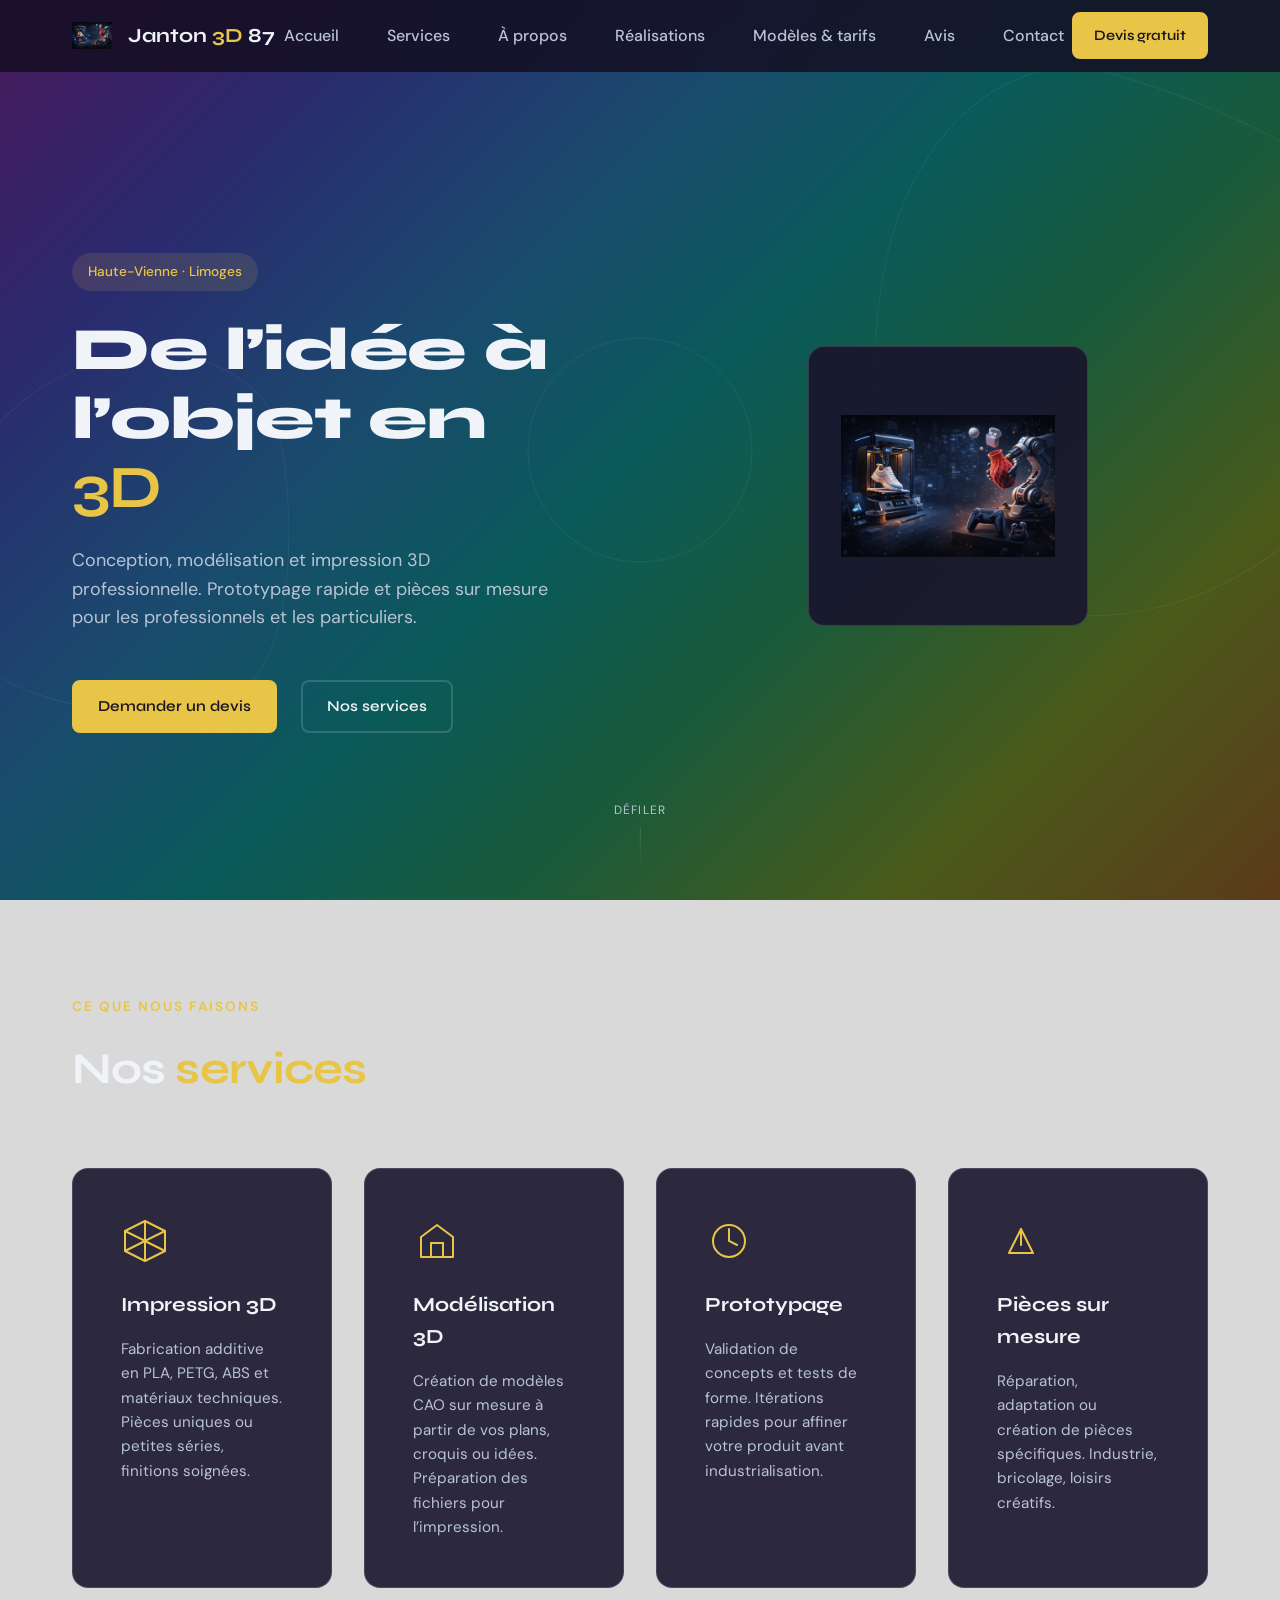
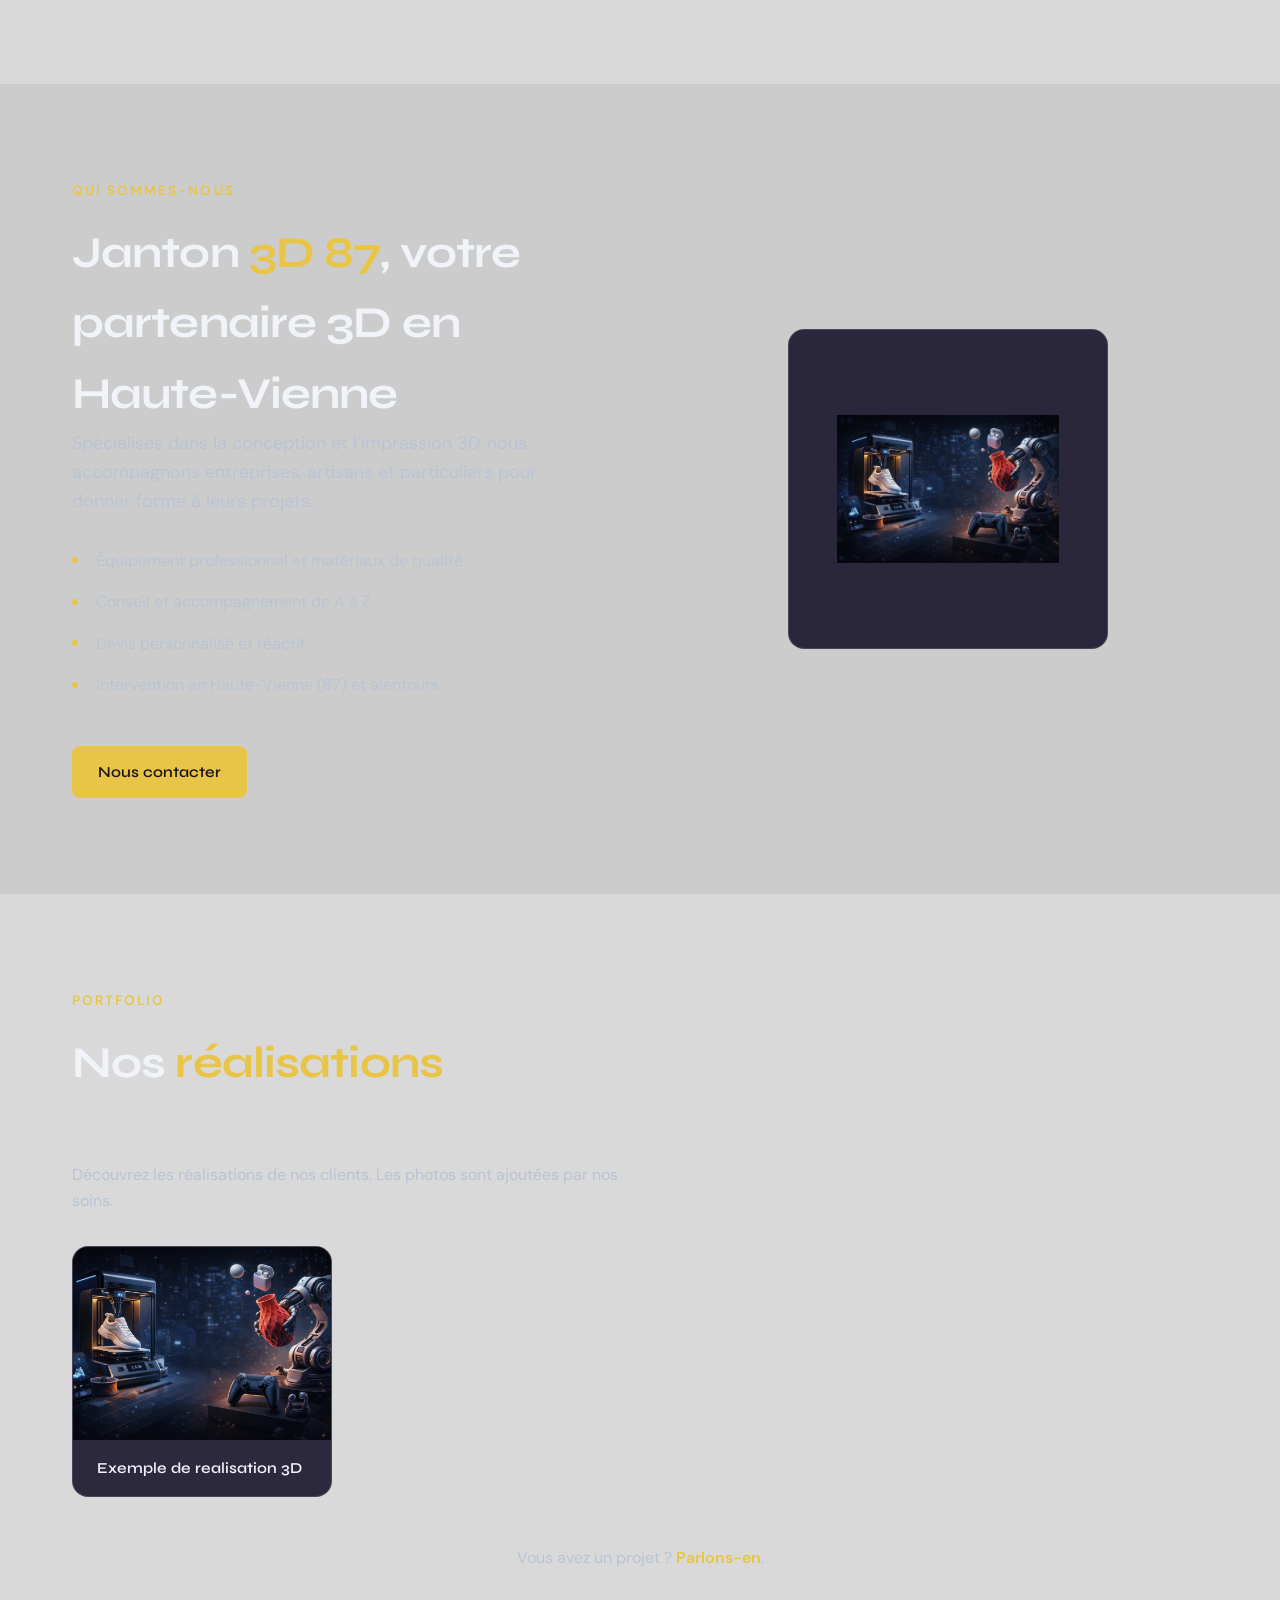
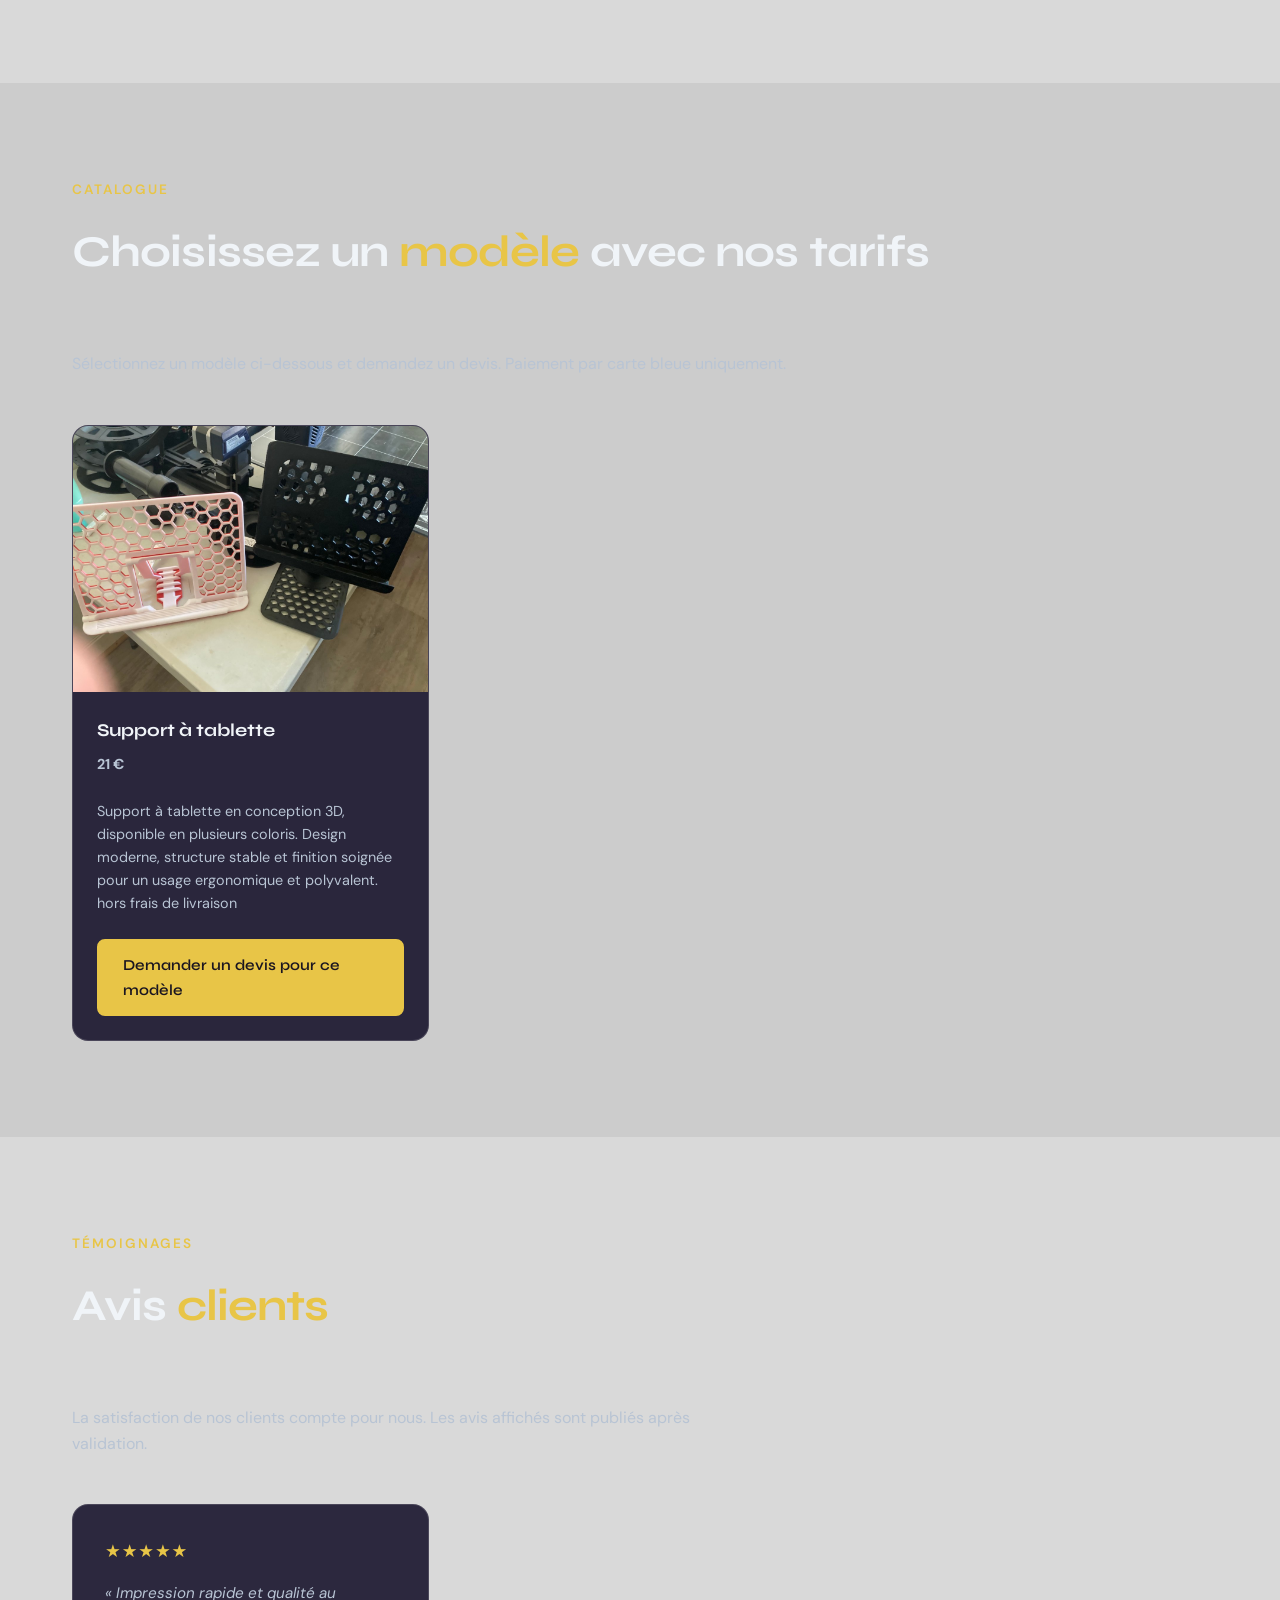
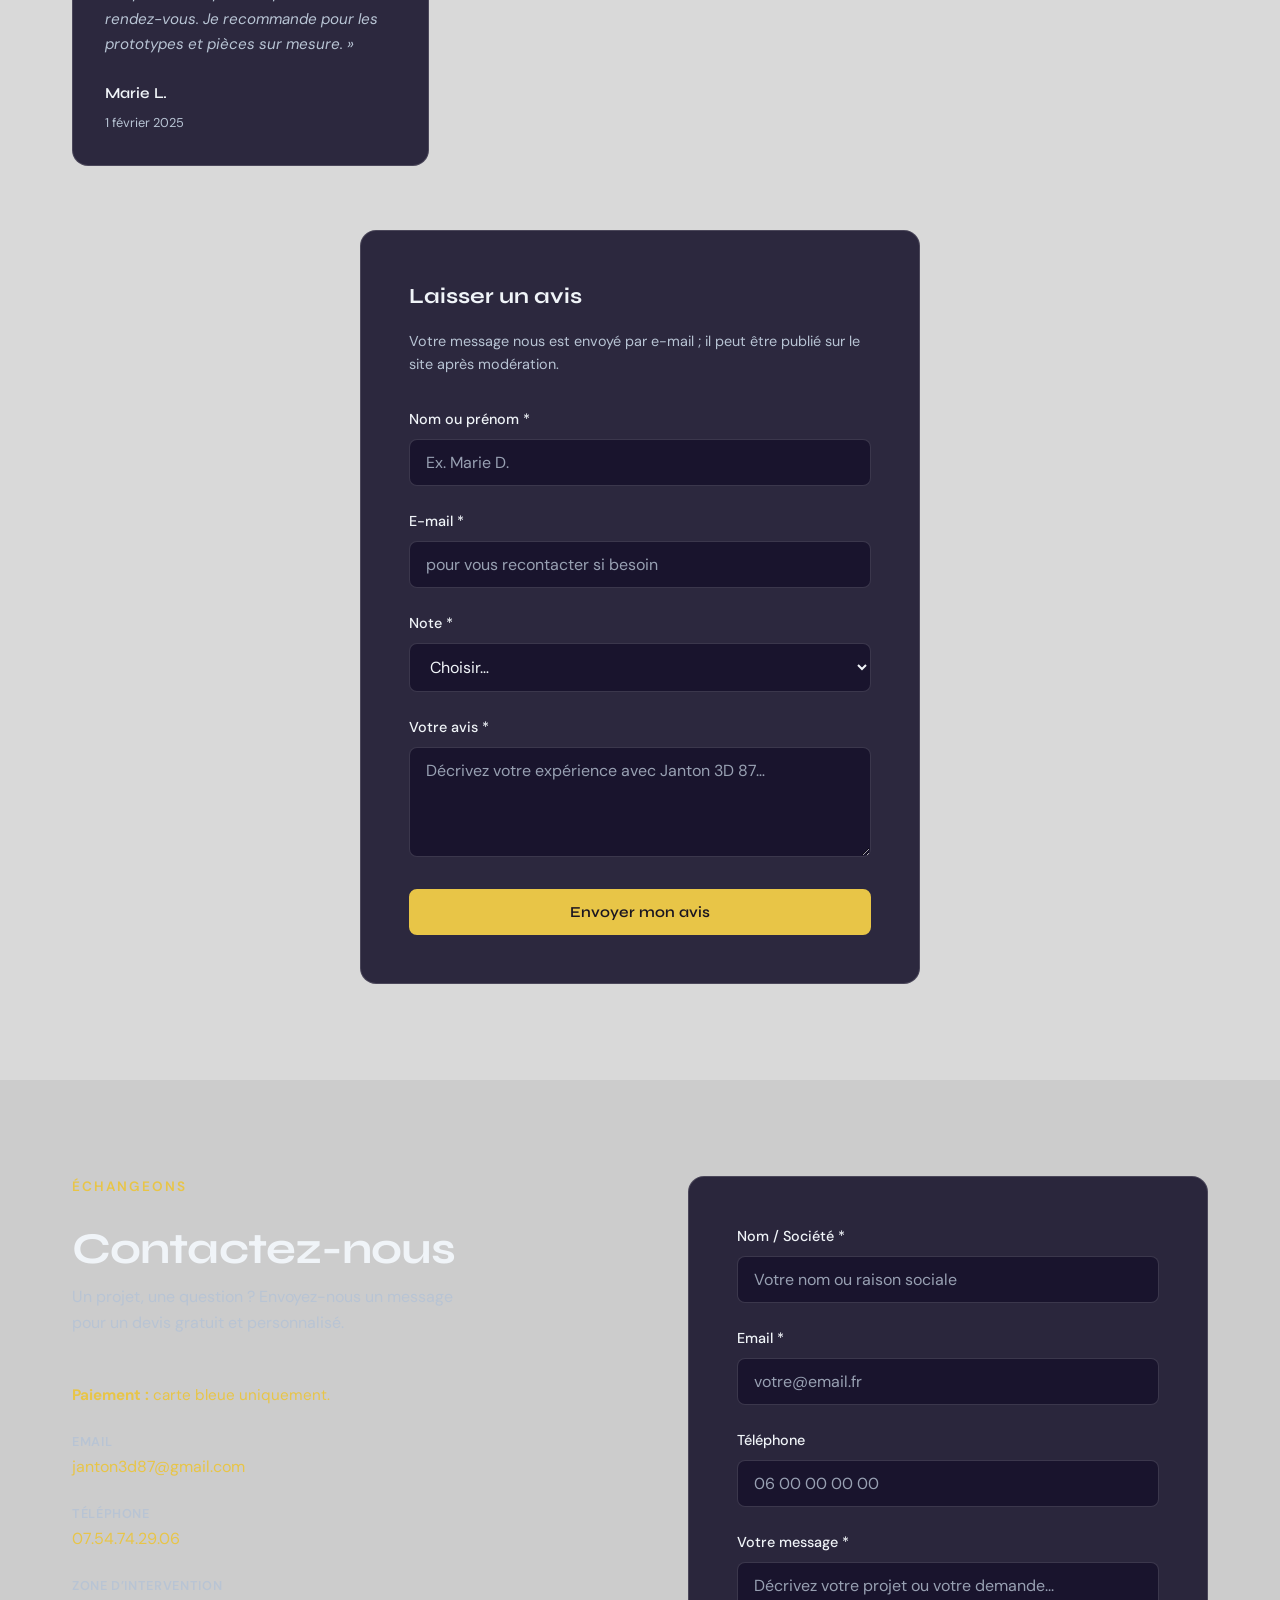
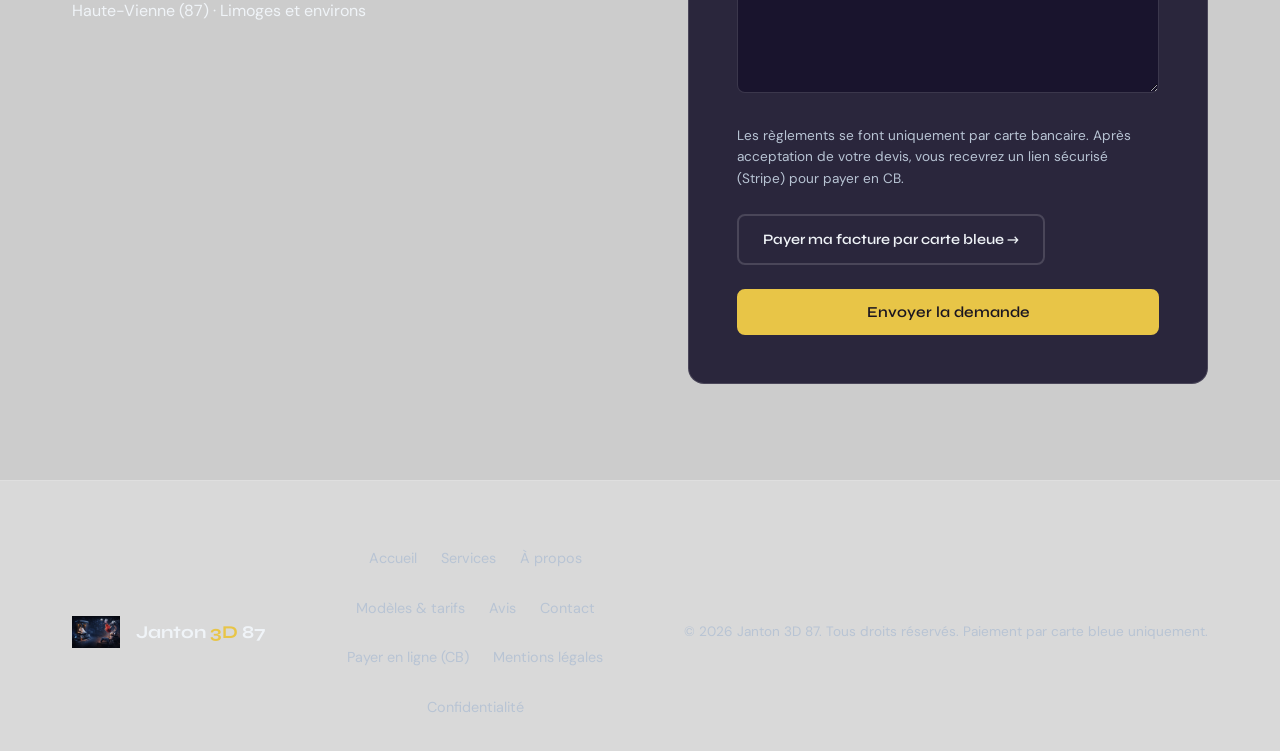
==== commit 4e1fb64f: "Masquer l'accès admin public et retirer le mot de passe visible. Supprime les liens admin du site pu" ====
--- a/admin.html
+++ b/admin.html
@@ -28,7 +28,6 @@
           <label for="admin-password">Mot de passe</label>
           <input type="password" id="admin-password" name="password" required placeholder="Mot de passe admin" autocomplete="current-password">
         </div>
-        <p class="admin-login-hint">Par défaut : <code>janton87</code> (à modifier dans admin.js)</p>
         <button type="submit" class="btn btn-primary btn-full">Accéder à l'admin</button>
       </form>
     </div>
@@ -65,7 +64,11 @@
 
     <section id="panel-modeles" class="admin-panel">
       <h2>Modèles & tarifs</h2>
-      <p>Les modèles que vous ajoutez ici sont visibles par les clients. Ils peuvent en choisir un et demander un devis (avec votre prix affiché).</p>
+      <p>Les modèles que vous ajoutez ici servent à préparer le catalogue. <strong>Sur le site public (et GitHub)</strong>, c’est le fichier <code>models.json</code> à la racine du projet qui est affiché en priorité.</p>
+      <p class="admin-form-hint">Après avoir ajouté ou modifié vos modèles : cliquez sur <strong>Télécharger models.json</strong>, puis remplacez le fichier <code>models.json</code> dans votre dossier du site et renvoyez-le sur GitHub (ou enregistrez-le en local).</p>
+      <div class="admin-actions" style="margin-bottom: var(--space-md);">
+        <button type="button" class="btn btn-outline" id="btn-export-models-json">Télécharger models.json (catalogue pour le site)</button>
+      </div>
       <form id="modeles-form" class="admin-form-modeles">
         <div class="form-group">
           <label for="mod-nom">Nom du modèle</label>
@@ -177,6 +180,6 @@
     </div>
   </div>
 
-  <script src="admin.js?v=3"></script>
+  <script src="admin.js?v=4"></script>
 </body>
 </html>
--- a/admin.css
+++ b/admin.css
@@ -441,3 +441,4 @@
   color: var(--color-text-muted);
   padding: var(--space-2xl);
 }
+
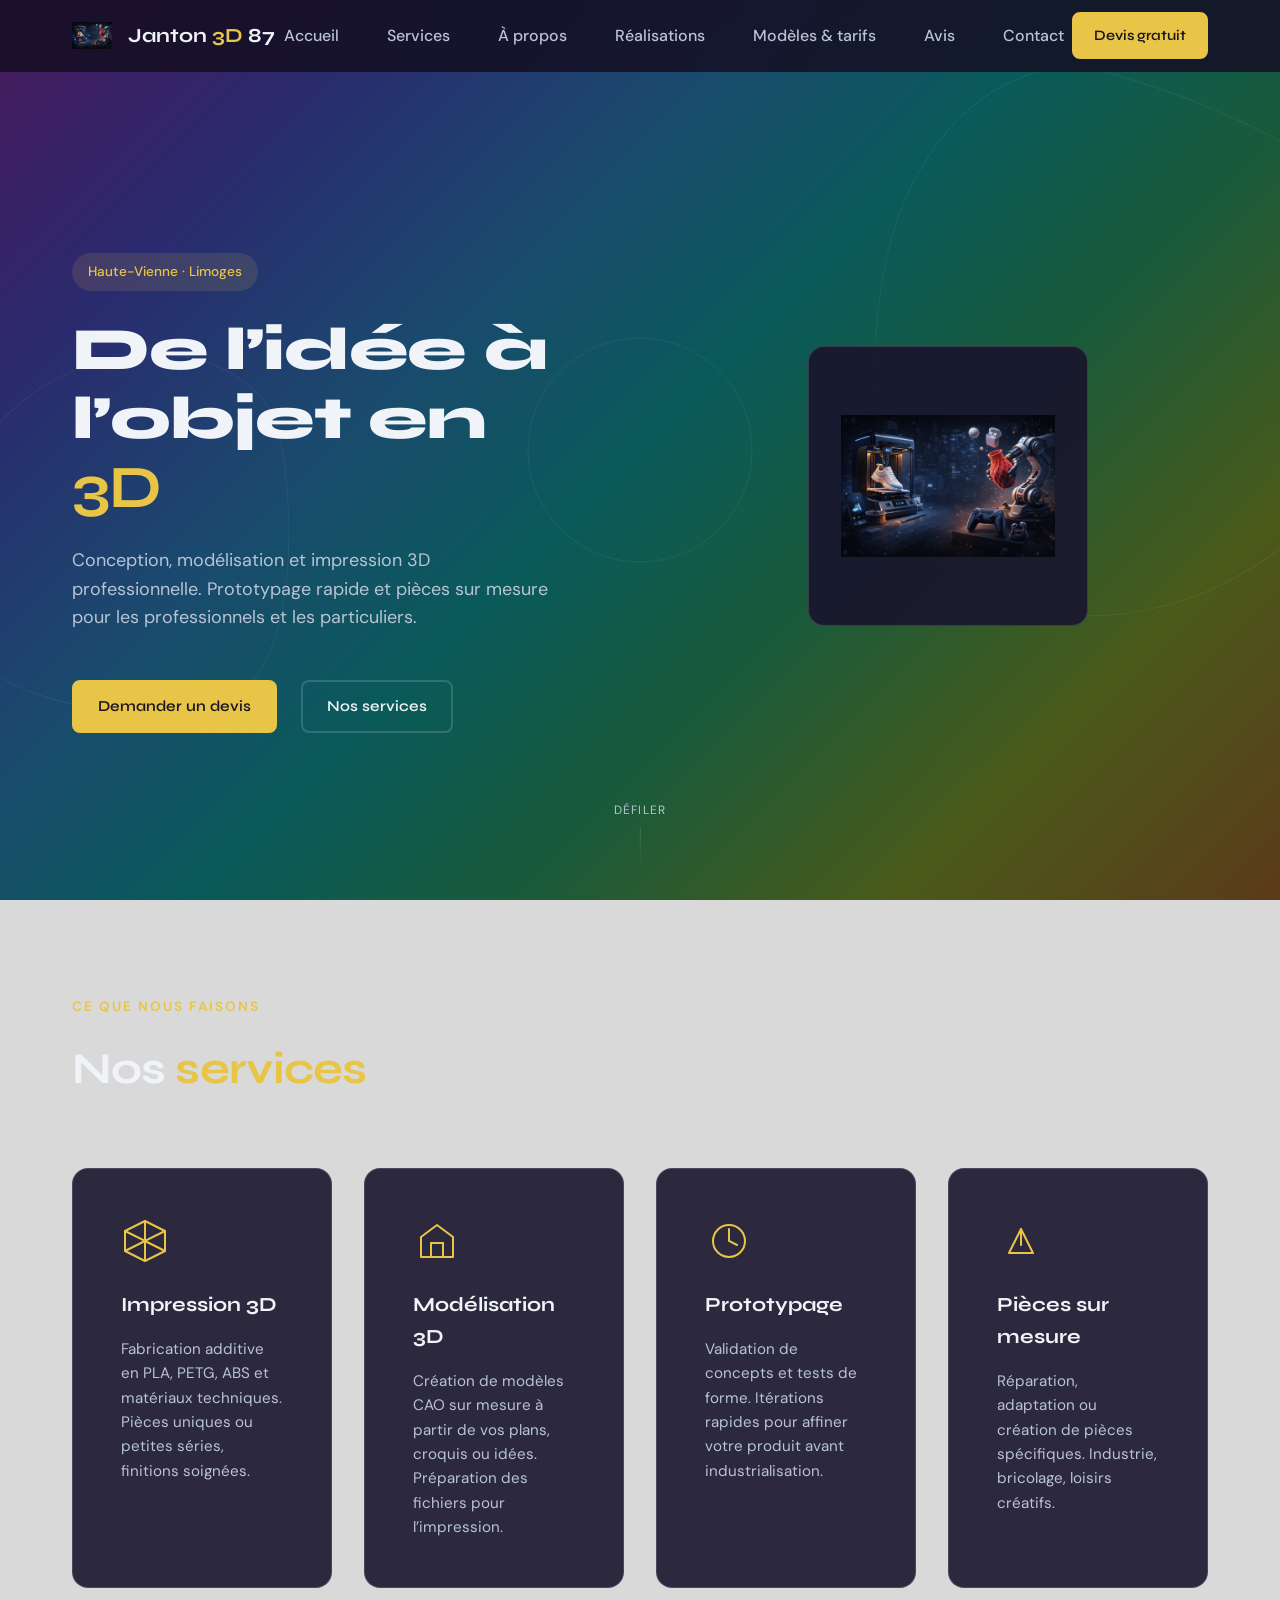
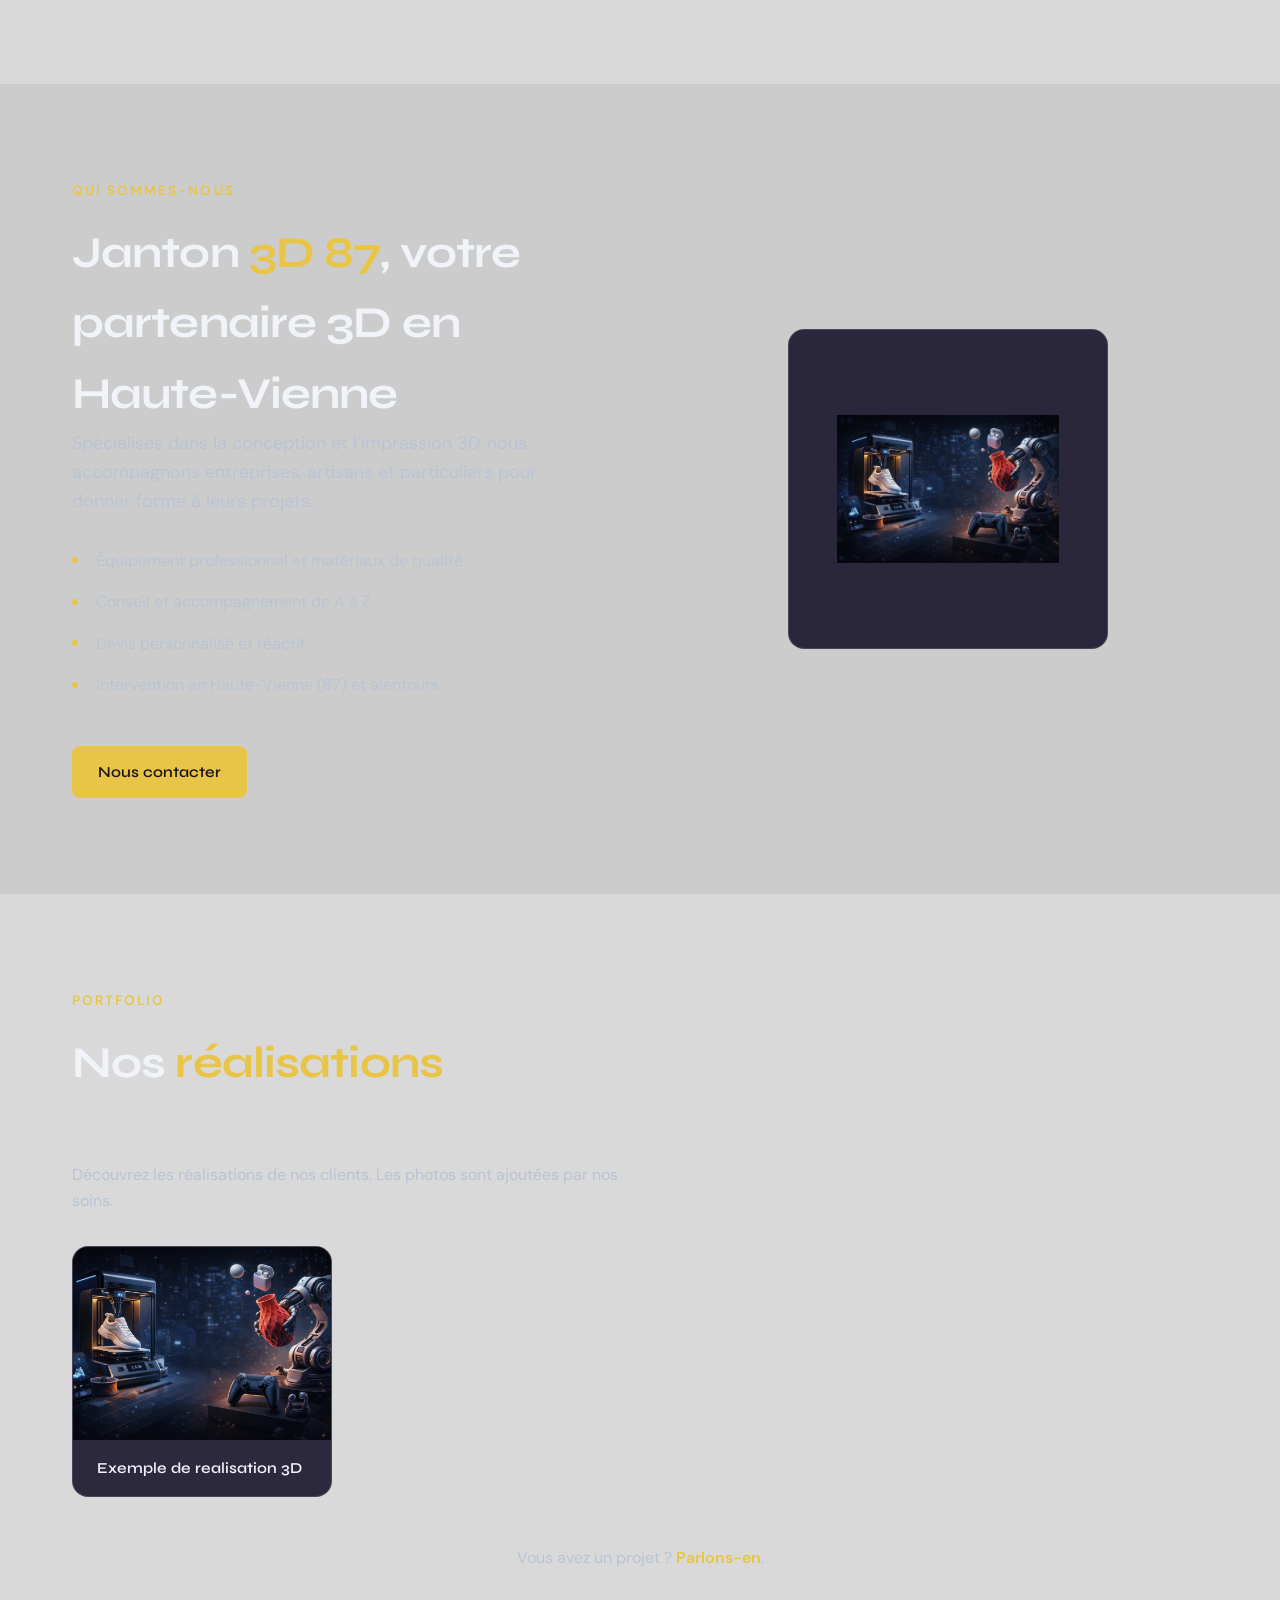
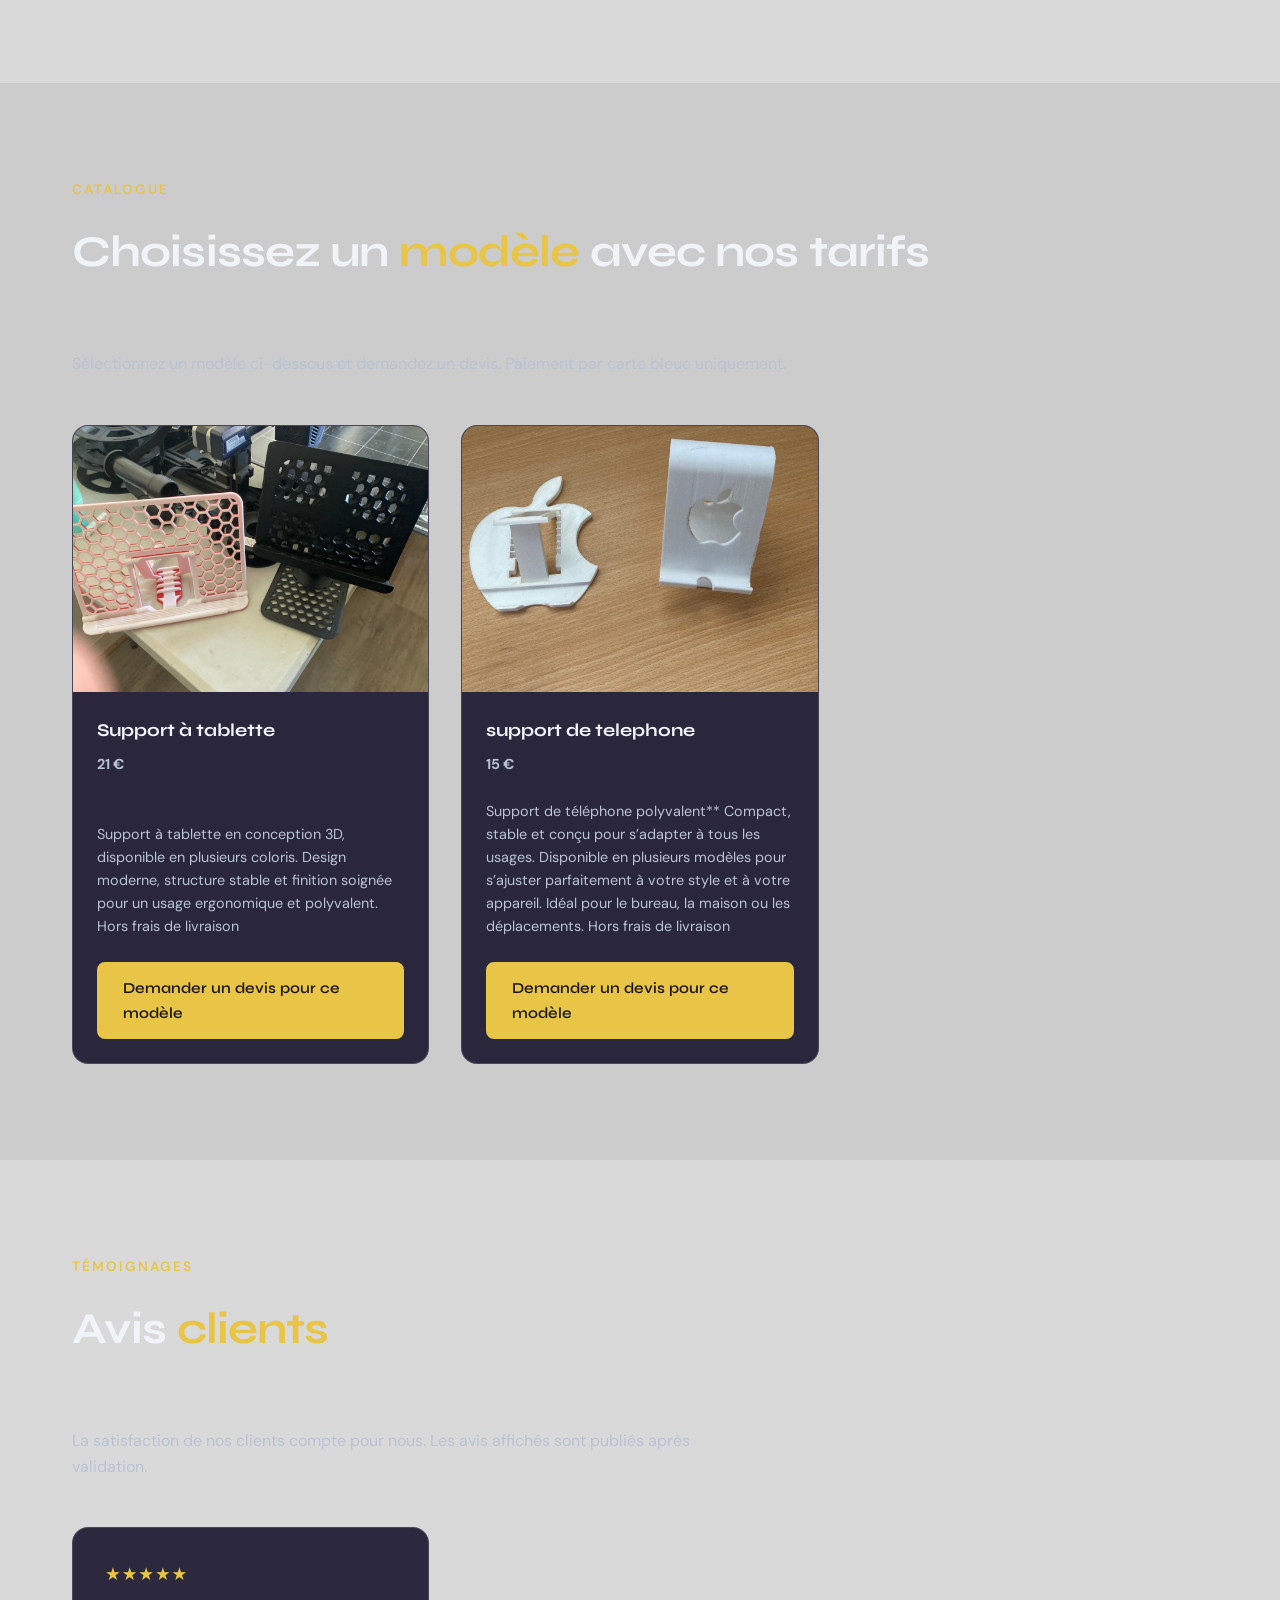
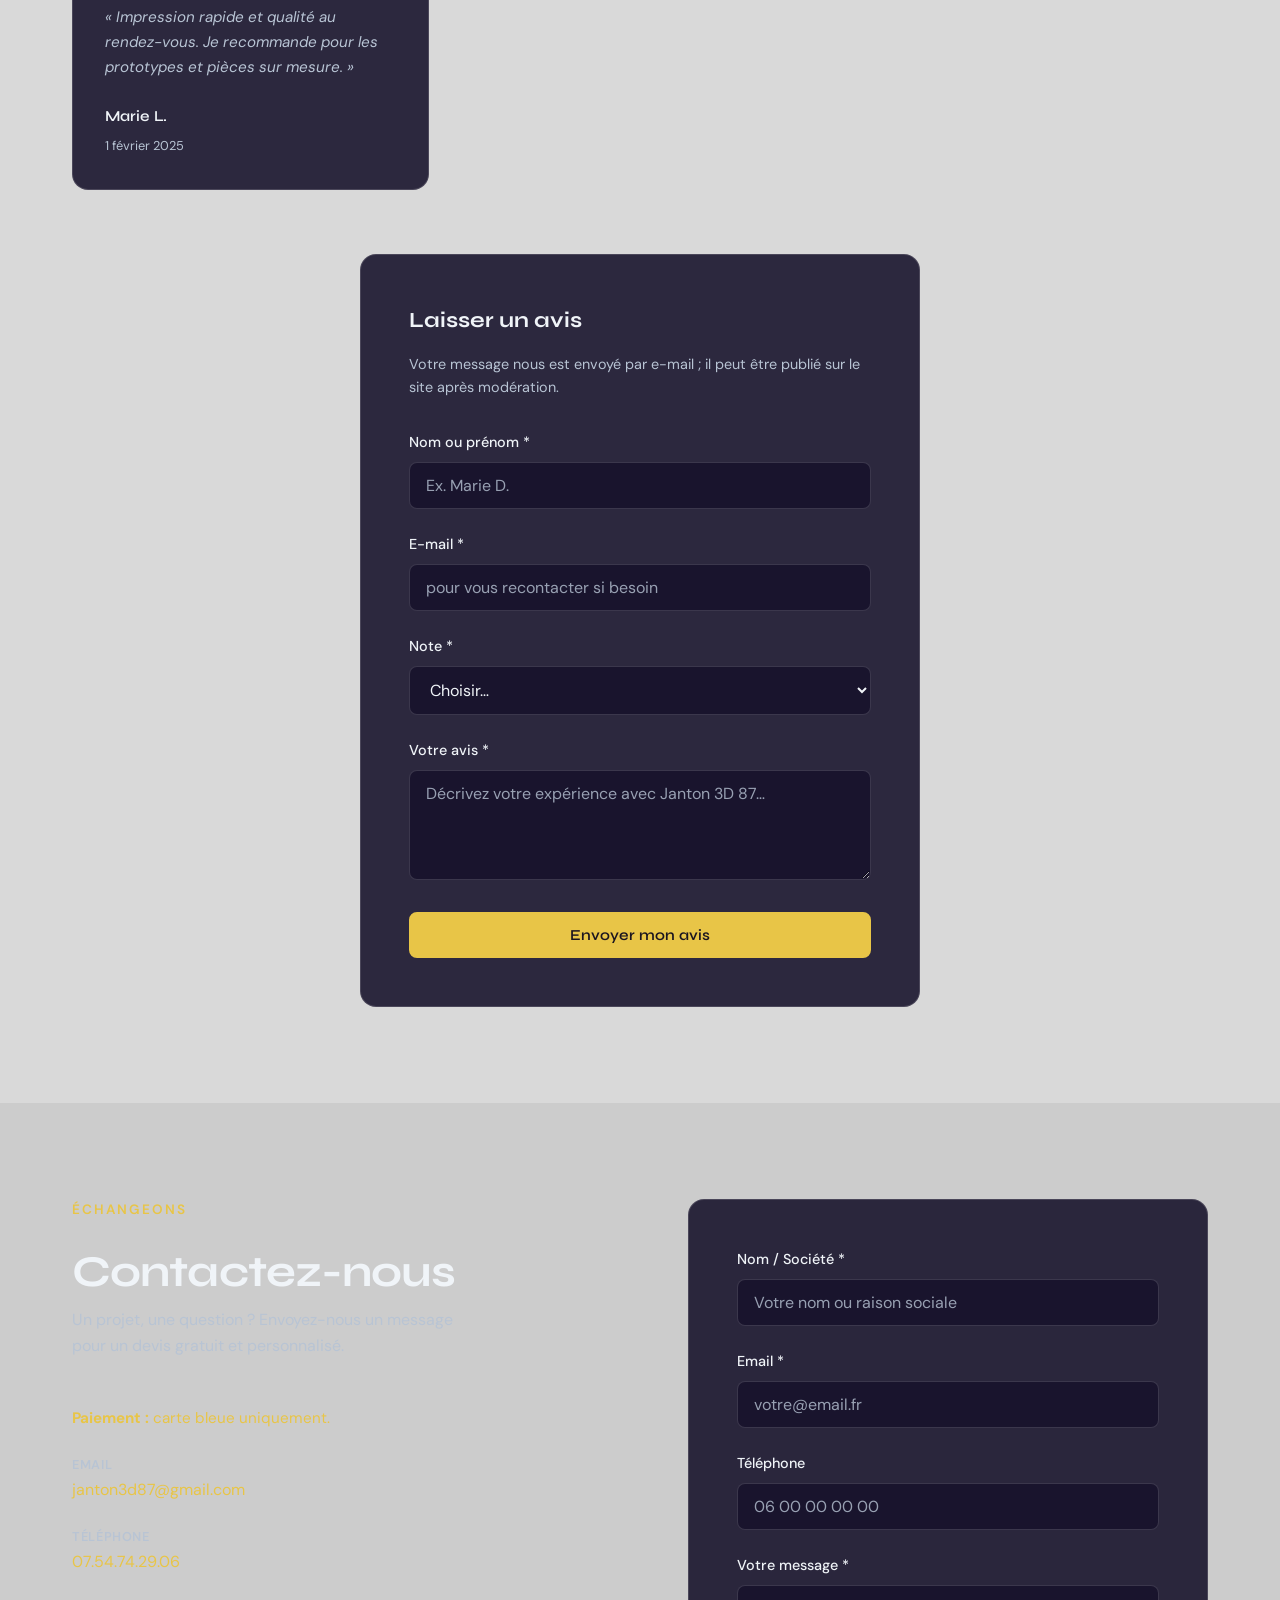
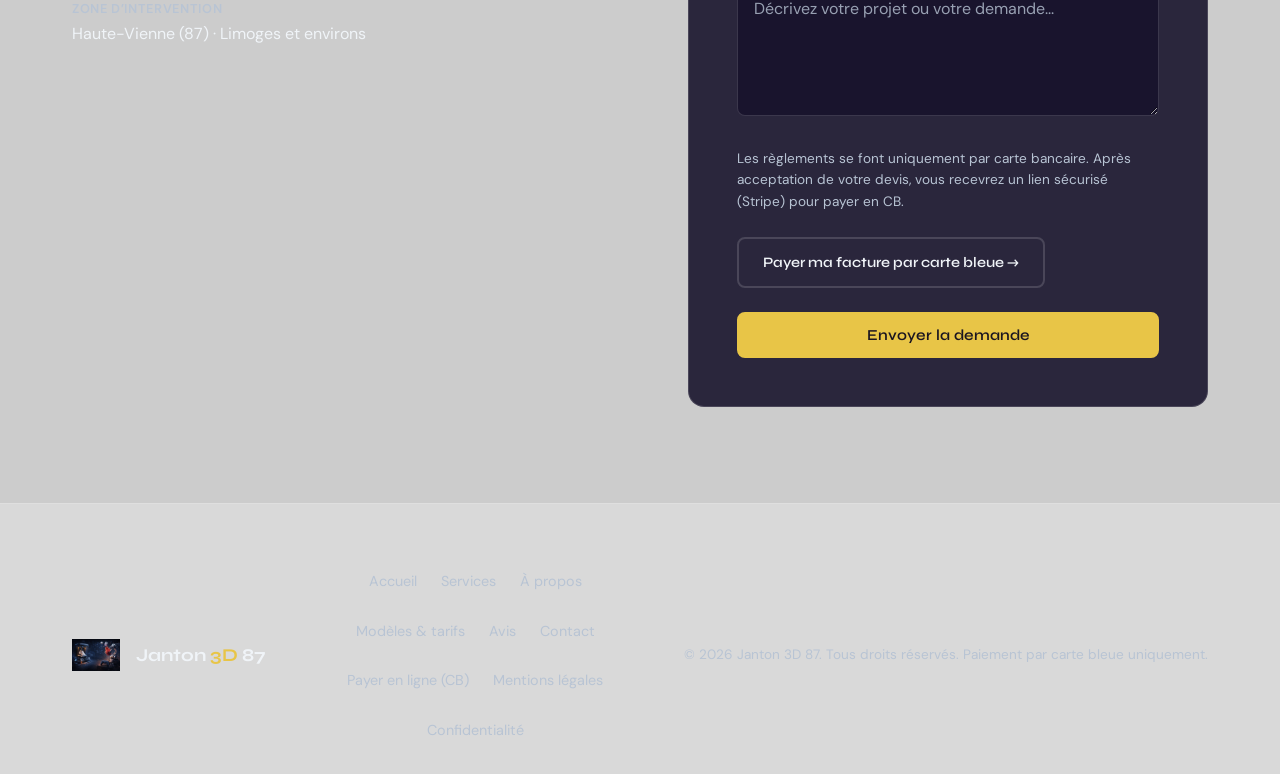
==== commit ddc19b3d: "Ajouter la synchronisation models.json dans l'admin. Permettre l'actualisation du catalogue depuis G" ====
--- a/admin.html
+++ b/admin.html
@@ -66,7 +66,9 @@
       <h2>Modèles & tarifs</h2>
       <p>Les modèles que vous ajoutez ici servent à préparer le catalogue. <strong>Sur le site public (et GitHub)</strong>, c’est le fichier <code>models.json</code> à la racine du projet qui est affiché en priorité.</p>
       <p class="admin-form-hint">Après avoir ajouté ou modifié vos modèles : cliquez sur <strong>Télécharger models.json</strong>, puis remplacez le fichier <code>models.json</code> dans votre dossier du site et renvoyez-le sur GitHub (ou enregistrez-le en local).</p>
+      <p class="admin-form-hint" style="border:1px dashed var(--color-accent);padding:0.75rem;border-radius:8px;"><strong>GitHub :</strong> si vous ne voyez pas le bouton <em>Synchroniser depuis models.json</em>, faites <kbd>Ctrl</kbd>+<kbd>Shift</kbd>+<kbd>R</kbd> (vider le cache), ou poussez la dernière version du site sur le dépôt.</p>
       <div class="admin-actions" style="margin-bottom: var(--space-md);">
+        <button type="button" class="btn btn-outline" id="btn-import-models-json">Synchroniser depuis models.json</button>
         <button type="button" class="btn btn-outline" id="btn-export-models-json">Télécharger models.json (catalogue pour le site)</button>
       </div>
       <form id="modeles-form" class="admin-form-modeles">
@@ -180,6 +182,6 @@
     </div>
   </div>
 
-  <script src="admin.js?v=4"></script>
+  <script src="admin.js?v=6"></script>
 </body>
 </html>
